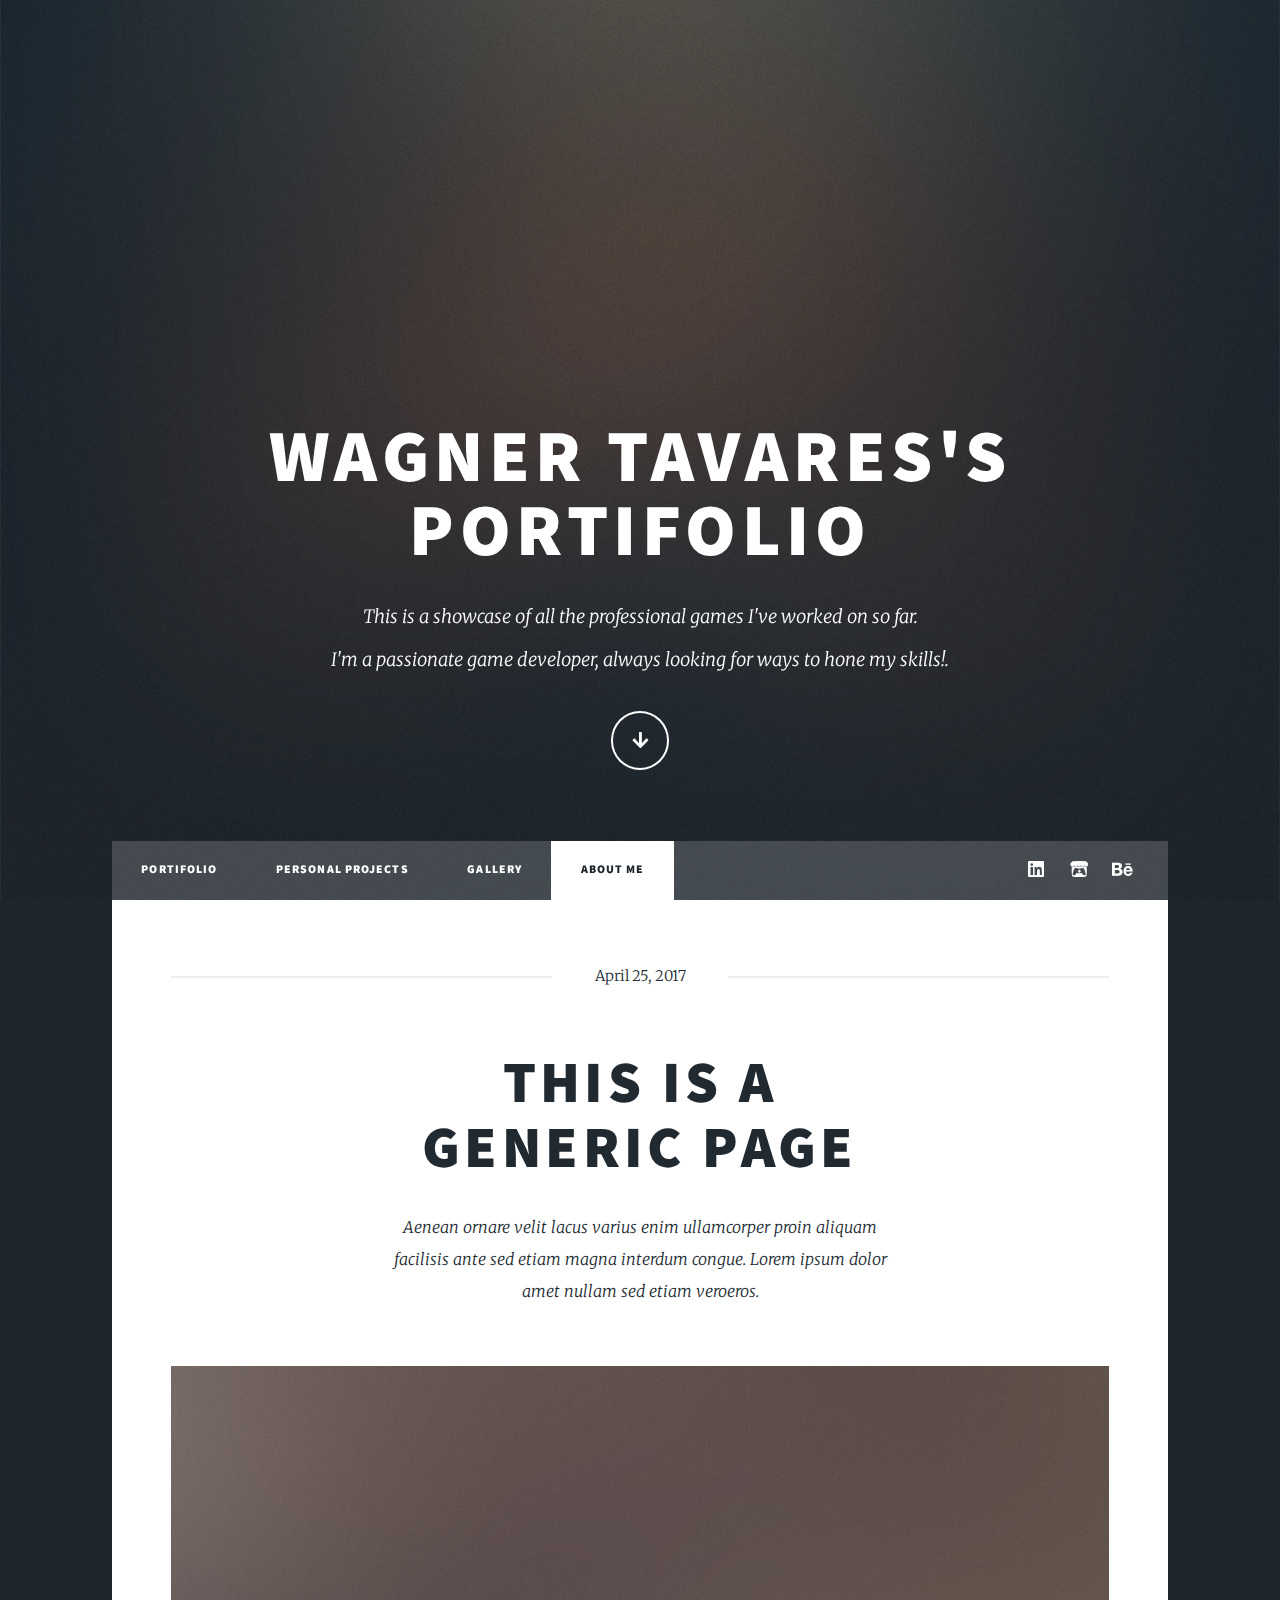
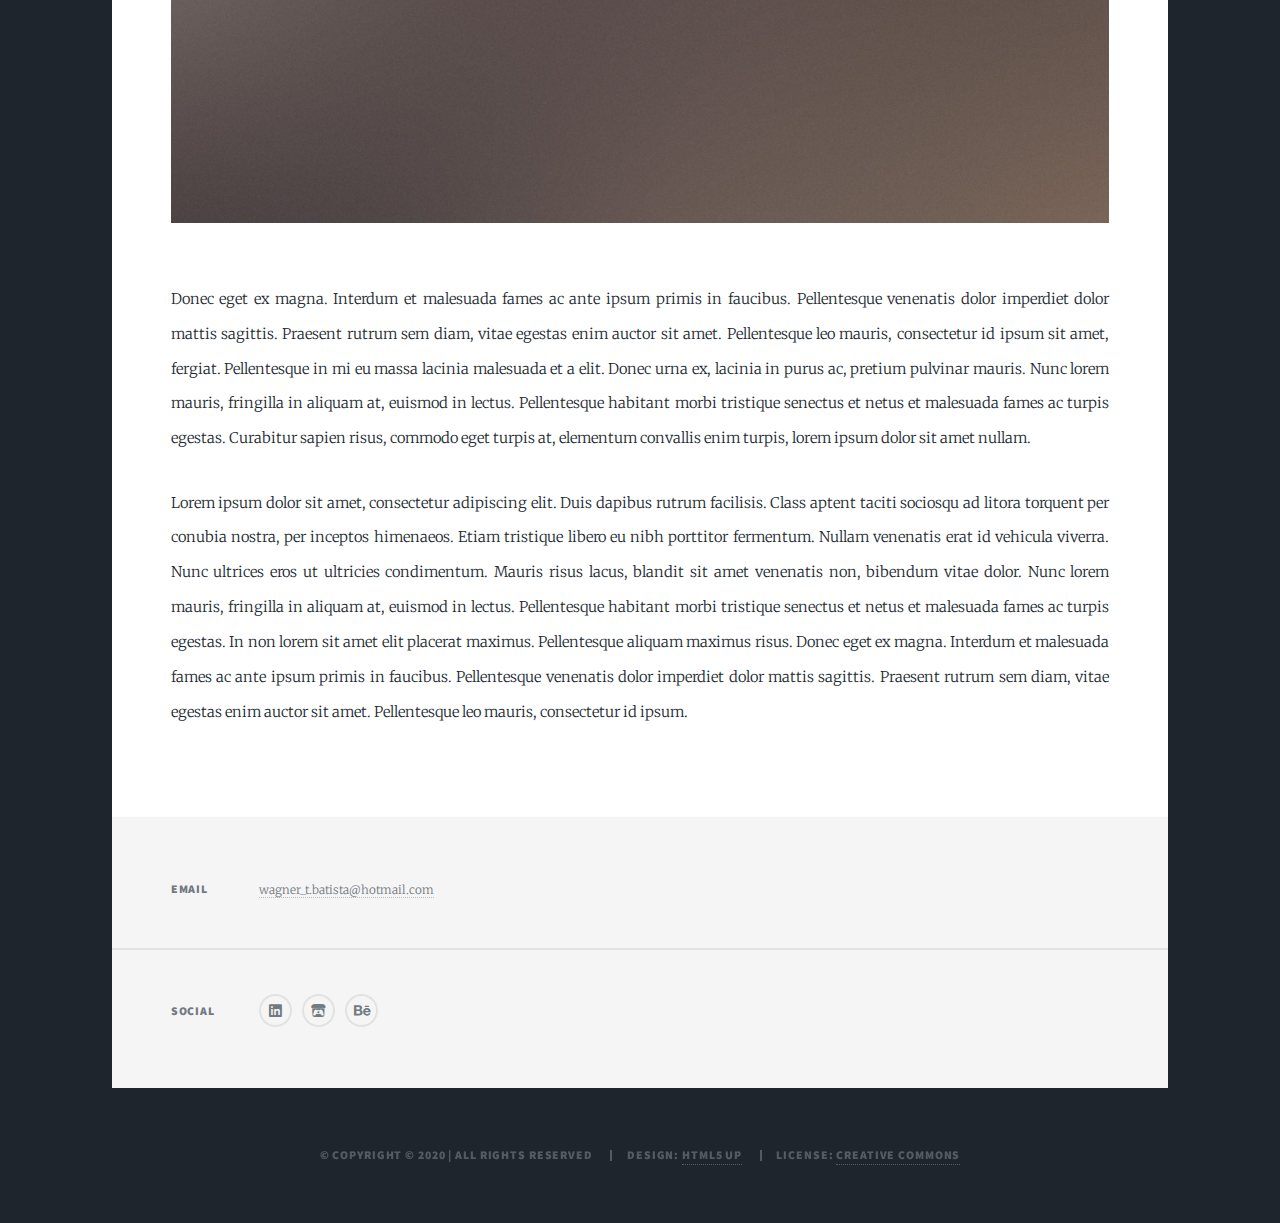
==== aboutMe.html @ 9d0d5b19 "Update Gallery" ====
<!DOCTYPE HTML>
<!--
	Massively by HTML5 UP
	html5up.net | @ajlkn
	Free for personal and commercial use under the CCA 3.0 license (html5up.net/license)
-->
<html>
	<head>
		<title>Wagner Tavares's Portifolio</title>
		<meta charset="utf-8" />
		<meta name="viewport" content="width=device-width, initial-scale=1, user-scalable=no" />
		<link rel="stylesheet" href="assets/css/main.css" />
		<noscript><link rel="stylesheet" href="assets/css/noscript.css" /></noscript>
	</head>
	<body class="is-preload">

		<!-- Wrapper -->
			<div id="wrapper" class="fade-in">

				<!-- Intro -->
					<div id="intro">
						<h1>Wagner Tavares's Portifolio</h1>
						<p>This is a showcase of all the professional games I've worked on so far. <br> I'm a passionate game developer, always looking for ways to hone my skills!</a>.</p>
						<ul class="actions">
							<li><a href="#header" class="button icon solid solo fa-arrow-down scrolly">Continue</a></li>
						</ul>
					</div>

				<!-- Header -->
					<header id="header">
						<a href="index.html" class="logo">Wagner Tavares</a>
					</header>

				<!-- Nav -->
					<nav id="nav">
						<ul class="links">
							<li><a href="index.html">Portifolio</a></li>
							<li><a href="personalProjects.html">Personal Projects</a></li>
							<li><a href="galery.html">Gallery</a></li>
							<li class="active"><a href="aboutMe.html">About Me</a></li>
						</ul>
						<ul class="icons">
							<!--<li><a href="#" class="icon brands fa-twitter"><span class="label">Twitter</span></a></li>
							<li><a href="#" class="icon brands fa-facebook-f"><span class="label">Facebook</span></a></li>
							<li><a href="#" class="icon brands fa-instagram"><span class="label">Instagram</span></a></li>
							<li><a href="#" class="icon brands fa-github"><span class="label">GitHub</span></a></li>-->
							<li><a href="https://www.linkedin.com/in/wagner-tavares-batista-74a25413a/" class="icon brands alt fa-linkedin"><span class="label">GitHub</span></a></li>
							<li><a href="https://wagnertb.itch.io" class="icon brands alt fa-itch-io"><span class="label">GitHub</span></a></li>
							<li><a href="https://www.behance.net/wagnerTB" class="icon brands alt fa-behance"><span class="label">GitHub</span></a></li>
						</ul>
					</nav>

				<!-- Main -->
					<div id="main">

						<!-- Post -->
							<section class="post">
								<header class="major">
									<span class="date">April 25, 2017</span>
									<h1>This is a<br />
									Generic Page</h1>
									<p>Aenean ornare velit lacus varius enim ullamcorper proin aliquam<br />
									facilisis ante sed etiam magna interdum congue. Lorem ipsum dolor<br />
									amet nullam sed etiam veroeros.</p>
								</header>
								<div class="image main"><img src="images/pic01.jpg" alt="" /></div>
								<p>Donec eget ex magna. Interdum et malesuada fames ac ante ipsum primis in faucibus. Pellentesque venenatis dolor imperdiet dolor mattis sagittis. Praesent rutrum sem diam, vitae egestas enim auctor sit amet. Pellentesque leo mauris, consectetur id ipsum sit amet, fergiat. Pellentesque in mi eu massa lacinia malesuada et a elit. Donec urna ex, lacinia in purus ac, pretium pulvinar mauris. Nunc lorem mauris, fringilla in aliquam at, euismod in lectus. Pellentesque habitant morbi tristique senectus et netus et malesuada fames ac turpis egestas. Curabitur sapien risus, commodo eget turpis at, elementum convallis enim turpis, lorem ipsum dolor sit amet nullam.</p>
								<p>Lorem ipsum dolor sit amet, consectetur adipiscing elit. Duis dapibus rutrum facilisis. Class aptent taciti sociosqu ad litora torquent per conubia nostra, per inceptos himenaeos. Etiam tristique libero eu nibh porttitor fermentum. Nullam venenatis erat id vehicula viverra. Nunc ultrices eros ut ultricies condimentum. Mauris risus lacus, blandit sit amet venenatis non, bibendum vitae dolor. Nunc lorem mauris, fringilla in aliquam at, euismod in lectus. Pellentesque habitant morbi tristique senectus et netus et malesuada fames ac turpis egestas. In non lorem sit amet elit placerat maximus. Pellentesque aliquam maximus risus. Donec eget ex magna. Interdum et malesuada fames ac ante ipsum primis in faucibus. Pellentesque venenatis dolor imperdiet dolor mattis sagittis. Praesent rutrum sem diam, vitae egestas enim auctor sit amet. Pellentesque leo mauris, consectetur id ipsum.</p>
							</section>

					</div>

				<!-- Footer -->
					<footer id="footer">
						<!--<section>
							<form method="post" action="#">
								<div class="fields">
									<div class="field">
										<label for="name">Name</label>
										<input type="text" name="name" id="name" />
									</div>
									<div class="field">
										<label for="email">Email</label>
										<input type="text" name="email" id="email" />
									</div>
									<div class="field">
										<label for="message">Message</label>
										<textarea name="message" id="message" rows="3"></textarea>
									</div>
								</div>
								<ul class="actions">
									<li><input type="submit" value="Send Message" /></li>
								</ul>
							</form>
						</section>-->
						<section class="split contact">
							<!--<section class="alt">
								<h3>Address</h3>
								<p>1234 Somewhere Road #87257<br />
								Nashville, TN 00000-0000</p>
							</section>
							<section>
								<h3>Phone</h3>
								<p><a href="#">(000) 000-0000</a></p>
							</section>-->
							<section>
								<h3>Email</h3>
								<p><a href="#">wagner_t.batista@hotmail.com</a></p>
							</section>
							<section>
								<h3>Social</h3>
								<ul class="icons alt">
									<!--<li><a href="#" class="icon brands alt fa-twitter"><span class="label">Twitter</span></a></li>
									<li><a href="#" class="icon brands alt fa-facebook-f"><span class="label">Facebook</span></a></li>
									<li><a href="#" class="icon brands alt fa-instagram"><span class="label">Instagram</span></a></li>
									<li><a href="#" class="icon brands alt fa-github"><span class="label">GitHub</span></a></li>-->
									<li><a href="https://www.linkedin.com/in/wagner-tavares-batista-74a25413a/" class="icon brands alt fa-linkedin"><span class="label">GitHub</span></a></li>
									<li><a href="https://wagnertb.itch.io" class="icon brands alt fa-itch-io"><span class="label">GitHub</span></a></li>
									<li><a href="https://www.behance.net/wagnerTB" class="icon brands alt fa-behance"><span class="label">GitHub</span></a></li>
								</ul>
							</section>
						</section>
					</footer>

				<!-- Copyright -->
					<div id="copyright">
							<ul>
							<li> &copy; Copyright &copy; 2020 | All Rights Reserved</li>
							<li>Design: <a href="https://html5up.net">HTML5 UP</a></li>
							<li>License: <a href="https://creativecommons.org/licenses/by/3.0/">CREATIVE COMMONS</a></li></ul>
					</div>

			</div>

		<!-- Scripts -->
			<script src="assets/js/jquery.min.js"></script>
			<script src="assets/js/jquery.scrollex.min.js"></script>
			<script src="assets/js/jquery.scrolly.min.js"></script>
			<script src="assets/js/browser.min.js"></script>
			<script src="assets/js/breakpoints.min.js"></script>
			<script src="assets/js/util.js"></script>
			<script src="assets/js/main.js"></script>

	</body>
</html>
---- assets/css/main.css ----
@import url(fontawesome-all.min.css);
@import url("https://fonts.googleapis.com/css?family=Merriweather:300,700,300italic,700italic|Source+Sans+Pro:900");

/*
	Massively by HTML5 UP
	html5up.net | @ajlkn
	Free for personal and commercial use under the CCA 3.0 license (html5up.net/license)
*/

html, body, div, span, applet, object,
iframe, h1, h2, h3, h4, h5, h6, p, blockquote,
pre, a, abbr, acronym, address, big, cite,
code, del, dfn, em, img, ins, kbd, q, s, samp,
small, strike, strong, sub, sup, tt, var, b,
u, i, center, dl, dt, dd, ol, ul, li, fieldset,
form, label, legend, table, caption, tbody,
tfoot, thead, tr, th, td, article, aside,
canvas, details, embed, figure, figcaption,
footer, header, hgroup, menu, nav, output, ruby,
section, summary, time, mark, audio, video {
	margin: 0;
	padding: 0;
	border: 0;
	font-size: 100%;
	font: inherit;
	vertical-align: baseline;}

article, aside, details, figcaption, figure,
footer, header, hgroup, menu, nav, section {
	display: block;}

body {
	line-height: 1;
}

ol, ul {
	list-style: none;
}

blockquote, q {
	quotes: none;
}

	blockquote:before, blockquote:after, q:before, q:after {
		content: '';
		content: none;
	}

table {
	border-collapse: collapse;
	border-spacing: 0;
}

body {
	-webkit-text-size-adjust: none;
}

mark {
	background-color: transparent;
	color: inherit;
}

input::-moz-focus-inner {
	border: 0;
	padding: 0;
}

input, select, textarea {
	-moz-appearance: none;
	-webkit-appearance: none;
	-ms-appearance: none;
	appearance: none;
}

/* Basic */

	@-ms-viewport {
		width: device-width;
	}

	body {
		-ms-overflow-style: scrollbar;
	}

	@media screen and (max-width: 480px) {

		html, body {
			min-width: 320px;
		}

	}

	html {
		box-sizing: border-box;
	}

	*, *:before, *:after {
		box-sizing: inherit;
	}

	body {
		background-color: #1e252d;
	}

		body.is-preload *, body.is-preload *:before, body.is-preload *:after {
			-moz-animation: none !important;
			-webkit-animation: none !important;
			-ms-animation: none !important;
			animation: none !important;
			-moz-transition: none !important;
			-webkit-transition: none !important;
			-ms-transition: none !important;
			transition: none !important;
		}

/* Type */

	html {
		font-size: 16pt;
	}

		@media screen and (max-width: 1680px) {

			html {
				font-size: 12pt;
			}

		}

		@media screen and (max-width: 1280px) {

			html {
				font-size: 11pt;
			}

		}

		@media screen and (max-width: 360px) {

			html {
				font-size: 10pt;
			}

		}

	body {
		color: #212931;
	}

	body, input, select, textarea {
		font-family: "Merriweather", Georgia, serif;
		font-weight: 300;
		font-size: 1rem;
		line-height: 2.375;
	}

	a {
		-moz-transition: color 0.2s ease-in-out, background-color 0.2s ease-in-out, border-color 0.2s ease-in-out, box-shadow 0.2s ease-in-out;
		-webkit-transition: color 0.2s ease-in-out, background-color 0.2s ease-in-out, border-color 0.2s ease-in-out, box-shadow 0.2s ease-in-out;
		-ms-transition: color 0.2s ease-in-out, background-color 0.2s ease-in-out, border-color 0.2s ease-in-out, box-shadow 0.2s ease-in-out;
		transition: color 0.2s ease-in-out, background-color 0.2s ease-in-out, border-color 0.2s ease-in-out, box-shadow 0.2s ease-in-out;
		border-bottom: dotted 1px;
		text-decoration: none;
	}

		a:hover {
			border-bottom-color: transparent;
		}

	strong, b {
		font-weight: 600;
	}

	em, i {
		font-style: italic;
	}

	p {
		text-align: justify;
		margin: 0 0 2rem 0;
	}

	h1, h2, h3, h4, h5, h6 {
		font-family: "Source Sans Pro", Helvetica, sans-serif;
		font-weight: 900;
		line-height: 1.5;
		letter-spacing: 0.075em;
		text-transform: uppercase;
		margin: 0 0 1rem 0;
	}

		h1 a, h2 a, h3 a, h4 a, h5 a, h6 a {
			border-bottom: 0;
			color: inherit;
			text-decoration: none;
		}

	h1 {
		font-size: 4rem;
		line-height: 1.1;
		margin: 0 0 2rem 0;
	}

	h2 {
		font-size: 1.75rem;
		line-height: 1.3;
		margin: 0 0 1.5rem 0;
	}

	h3 {
		font-size: 1.25rem;
		margin: 0 0 1.5rem 0;
	}

	h4 {
		font-size: 1rem;
	}

	h5 {
		font-size: 0.9rem;
	}

	h6 {
		font-size: 0.8rem;
	}

	sub {
		font-size: 0.8rem;
		position: relative;
		top: 0.5rem;
	}

	sup {
		font-size: 0.8rem;
		position: relative;
		top: -0.5rem;
	}

	blockquote {
		border-left: solid 4px;
		font-style: italic;
		margin: 0 0 2rem 0;
		padding: 0.5rem 0 0.5rem 2rem;
	}

	code {
		border: solid 2px;
		font-family: "Courier New", monospace;
		font-size: 0.9rem;
		margin: 0 0.25rem;
		padding: 0.25rem 0.65rem;
	}

	pre {
		-webkit-overflow-scrolling: touch;
		font-family: "Courier New", monospace;
		font-size: 0.9rem;
		margin: 0 0 2rem 0;
	}

		pre code {
			display: block;
			line-height: 1.75;
			padding: 1rem 1.5rem;
			overflow-x: auto;
		}

	hr {
		border: 0;
		border-bottom: solid 2px;
		margin: 3rem 0;
	}

		hr.major {
			margin: 5rem 0;
		}

	.align-left {
		text-align: left;
	}

	.align-center {
		text-align: center;
	}

	.align-right {
		text-align: right;
	}

	input, select, textarea {
		color: #212931;
	}

	a {
		color: #212931;
		border-bottom-color: rgba(33, 41, 49, 0.5);
	}

		a:hover {
			border-bottom-color: transparent;
			color: #18bfef !important;
		}

	strong, b {
		color: #212931;
	}

	h1, h2, h3, h4, h5, h6 {
		color: #212931;
	}

	blockquote {
		border-left-color: #eeeeee;
	}

	code {
		background: rgba(220, 220, 220, 0.25);
		border-color: #eeeeee;
	}

	hr {
		border-bottom-color: #eeeeee;
	}

/* Row */

	.row {
		display: flex;
		flex-wrap: wrap;
		box-sizing: border-box;
		align-items: stretch;
	}

		.row > * {
			box-sizing: border-box;
		}

		.row.gtr-uniform > * > :last-child {
			margin-bottom: 0;
		}

		.row.aln-left {
			justify-content: flex-start;
		}

		.row.aln-center {
			justify-content: center;
		}

		.row.aln-right {
			justify-content: flex-end;
		}

		.row.aln-top {
			align-items: flex-start;
		}

		.row.aln-middle {
			align-items: center;
		}

		.row.aln-bottom {
			align-items: flex-end;
		}

		.row > .imp {
			order: -1;
		}

		.row > .col-1 {
			width: 8.33333%;
		}

		.row > .off-1 {
			margin-left: 8.33333%;
		}

		.row > .col-2 {
			width: 16.66667%;
		}

		.row > .off-2 {
			margin-left: 16.66667%;
		}

		.row > .col-3 {
			width: 25%;
		}

		.row > .off-3 {
			margin-left: 25%;
		}

		.row > .col-4 {
			width: 33.33333%;
		}

		.row > .off-4 {
			margin-left: 33.33333%;
		}

		.row > .col-5 {
			width: 41.66667%;
		}

		.row > .off-5 {
			margin-left: 41.66667%;
		}

		.row > .col-6 {
			width: 50%;
		}

		.row > .off-6 {
			margin-left: 50%;
		}

		.row > .col-7 {
			width: 58.33333%;
		}

		.row > .off-7 {
			margin-left: 58.33333%;
		}

		.row > .col-8 {
			width: 66.66667%;
		}

		.row > .off-8 {
			margin-left: 66.66667%;
		}

		.row > .col-9 {
			width: 75%;
		}

		.row > .off-9 {
			margin-left: 75%;
		}

		.row > .col-10 {
			width: 83.33333%;
		}

		.row > .off-10 {
			margin-left: 83.33333%;
		}

		.row > .col-11 {
			width: 91.66667%;
		}

		.row > .off-11 {
			margin-left: 91.66667%;
		}

		.row > .col-12 {
			width: 100%;
		}

		.row > .off-12 {
			margin-left: 100%;
		}

		.row.gtr-0 {
			margin-top: 0;
			margin-left: 0rem;
		}

			.row.gtr-0 > * {
				padding: 0 0 0 0rem;
			}

			.row.gtr-0.gtr-uniform {
				margin-top: 0rem;
			}

				.row.gtr-0.gtr-uniform > * {
					padding-top: 0rem;
				}

		.row.gtr-25 {
			margin-top: 0;
			margin-left: -0.375rem;
		}

			.row.gtr-25 > * {
				padding: 0 0 0 0.375rem;
			}

			.row.gtr-25.gtr-uniform {
				margin-top: -0.375rem;
			}

				.row.gtr-25.gtr-uniform > * {
					padding-top: 0.375rem;
				}

		.row.gtr-50 {
			margin-top: 0;
			margin-left: -0.75rem;
		}

			.row.gtr-50 > * {
				padding: 0 0 0 0.75rem;
			}

			.row.gtr-50.gtr-uniform {
				margin-top: -0.75rem;
			}

				.row.gtr-50.gtr-uniform > * {
					padding-top: 0.75rem;
				}

		.row {
			margin-top: 0;
			margin-left: -1.5rem;
		}

			.row > * {
				padding: 0 0 0 1.5rem;
			}

			.row.gtr-uniform {
				margin-top: -1.5rem;
			}

				.row.gtr-uniform > * {
					padding-top: 1.5rem;
				}

		.row.gtr-150 {
			margin-top: 0;
			margin-left: -2.25rem;
		}

			.row.gtr-150 > * {
				padding: 0 0 0 2.25rem;
			}

			.row.gtr-150.gtr-uniform {
				margin-top: -2.25rem;
			}

				.row.gtr-150.gtr-uniform > * {
					padding-top: 2.25rem;
				}

		.row.gtr-200 {
			margin-top: 0;
			margin-left: -3rem;
		}

			.row.gtr-200 > * {
				padding: 0 0 0 3rem;
			}

			.row.gtr-200.gtr-uniform {
				margin-top: -3rem;
			}

				.row.gtr-200.gtr-uniform > * {
					padding-top: 3rem;
				}

		@media screen and (max-width: 1680px) {

			.row {
				display: flex;
				flex-wrap: wrap;
				box-sizing: border-box;
				align-items: stretch;
			}

				.row > * {
					box-sizing: border-box;
				}

				.row.gtr-uniform > * > :last-child {
					margin-bottom: 0;
				}

				.row.aln-left {
					justify-content: flex-start;
				}

				.row.aln-center {
					justify-content: center;
				}

				.row.aln-right {
					justify-content: flex-end;
				}

				.row.aln-top {
					align-items: flex-start;
				}

				.row.aln-middle {
					align-items: center;
				}

				.row.aln-bottom {
					align-items: flex-end;
				}

				.row > .imp-xlarge {
					order: -1;
				}

				.row > .col-1-xlarge {
					width: 8.33333%;
				}

				.row > .off-1-xlarge {
					margin-left: 8.33333%;
				}

				.row > .col-2-xlarge {
					width: 16.66667%;
				}

				.row > .off-2-xlarge {
					margin-left: 16.66667%;
				}

				.row > .col-3-xlarge {
					width: 25%;
				}

				.row > .off-3-xlarge {
					margin-left: 25%;
				}

				.row > .col-4-xlarge {
					width: 33.33333%;
				}

				.row > .off-4-xlarge {
					margin-left: 33.33333%;
				}

				.row > .col-5-xlarge {
					width: 41.66667%;
				}

				.row > .off-5-xlarge {
					margin-left: 41.66667%;
				}

				.row > .col-6-xlarge {
					width: 50%;
				}

				.row > .off-6-xlarge {
					margin-left: 50%;
				}

				.row > .col-7-xlarge {
					width: 58.33333%;
				}

				.row > .off-7-xlarge {
					margin-left: 58.33333%;
				}

				.row > .col-8-xlarge {
					width: 66.66667%;
				}

				.row > .off-8-xlarge {
					margin-left: 66.66667%;
				}

				.row > .col-9-xlarge {
					width: 75%;
				}

				.row > .off-9-xlarge {
					margin-left: 75%;
				}

				.row > .col-10-xlarge {
					width: 83.33333%;
				}

				.row > .off-10-xlarge {
					margin-left: 83.33333%;
				}

				.row > .col-11-xlarge {
					width: 91.66667%;
				}

				.row > .off-11-xlarge {
					margin-left: 91.66667%;
				}

				.row > .col-12-xlarge {
					width: 100%;
				}

				.row > .off-12-xlarge {
					margin-left: 100%;
				}

				.row.gtr-0 {
					margin-top: 0;
					margin-left: 0rem;
				}

					.row.gtr-0 > * {
						padding: 0 0 0 0rem;
					}

					.row.gtr-0.gtr-uniform {
						margin-top: 0rem;
					}

						.row.gtr-0.gtr-uniform > * {
							padding-top: 0rem;
						}

				.row.gtr-25 {
					margin-top: 0;
					margin-left: -0.375rem;
				}

					.row.gtr-25 > * {
						padding: 0 0 0 0.375rem;
					}

					.row.gtr-25.gtr-uniform {
						margin-top: -0.375rem;
					}

						.row.gtr-25.gtr-uniform > * {
							padding-top: 0.375rem;
						}

				.row.gtr-50 {
					margin-top: 0;
					margin-left: -0.75rem;
				}

					.row.gtr-50 > * {
						padding: 0 0 0 0.75rem;
					}

					.row.gtr-50.gtr-uniform {
						margin-top: -0.75rem;
					}

						.row.gtr-50.gtr-uniform > * {
							padding-top: 0.75rem;
						}

				.row {
					margin-top: 0;
					margin-left: -1.5rem;
				}

					.row > * {
						padding: 0 0 0 1.5rem;
					}

					.row.gtr-uniform {
						margin-top: -1.5rem;
					}

						.row.gtr-uniform > * {
							padding-top: 1.5rem;
						}

				.row.gtr-150 {
					margin-top: 0;
					margin-left: -2.25rem;
				}

					.row.gtr-150 > * {
						padding: 0 0 0 2.25rem;
					}

					.row.gtr-150.gtr-uniform {
						margin-top: -2.25rem;
					}

						.row.gtr-150.gtr-uniform > * {
							padding-top: 2.25rem;
						}

				.row.gtr-200 {
					margin-top: 0;
					margin-left: -3rem;
				}

					.row.gtr-200 > * {
						padding: 0 0 0 3rem;
					}

					.row.gtr-200.gtr-uniform {
						margin-top: -3rem;
					}

						.row.gtr-200.gtr-uniform > * {
							padding-top: 3rem;
						}

		}

		@media screen and (max-width: 1280px) {

			.row {
				display: flex;
				flex-wrap: wrap;
				box-sizing: border-box;
				align-items: stretch;
			}

				.row > * {
					box-sizing: border-box;
				}

				.row.gtr-uniform > * > :last-child {
					margin-bottom: 0;
				}

				.row.aln-left {
					justify-content: flex-start;
				}

				.row.aln-center {
					justify-content: center;
				}

				.row.aln-right {
					justify-content: flex-end;
				}

				.row.aln-top {
					align-items: flex-start;
				}

				.row.aln-middle {
					align-items: center;
				}

				.row.aln-bottom {
					align-items: flex-end;
				}

				.row > .imp-large {
					order: -1;
				}

				.row > .col-1-large {
					width: 8.33333%;
				}

				.row > .off-1-large {
					margin-left: 8.33333%;
				}

				.row > .col-2-large {
					width: 16.66667%;
				}

				.row > .off-2-large {
					margin-left: 16.66667%;
				}

				.row > .col-3-large {
					width: 25%;
				}

				.row > .off-3-large {
					margin-left: 25%;
				}

				.row > .col-4-large {
					width: 33.33333%;
				}

				.row > .off-4-large {
					margin-left: 33.33333%;
				}

				.row > .col-5-large {
					width: 41.66667%;
				}

				.row > .off-5-large {
					margin-left: 41.66667%;
				}

				.row > .col-6-large {
					width: 50%;
				}

				.row > .off-6-large {
					margin-left: 50%;
				}

				.row > .col-7-large {
					width: 58.33333%;
				}

				.row > .off-7-large {
					margin-left: 58.33333%;
				}

				.row > .col-8-large {
					width: 66.66667%;
				}

				.row > .off-8-large {
					margin-left: 66.66667%;
				}

				.row > .col-9-large {
					width: 75%;
				}

				.row > .off-9-large {
					margin-left: 75%;
				}

				.row > .col-10-large {
					width: 83.33333%;
				}

				.row > .off-10-large {
					margin-left: 83.33333%;
				}

				.row > .col-11-large {
					width: 91.66667%;
				}

				.row > .off-11-large {
					margin-left: 91.66667%;
				}

				.row > .col-12-large {
					width: 100%;
				}

				.row > .off-12-large {
					margin-left: 100%;
				}

				.row.gtr-0 {
					margin-top: 0;
					margin-left: 0rem;
				}

					.row.gtr-0 > * {
						padding: 0 0 0 0rem;
					}

					.row.gtr-0.gtr-uniform {
						margin-top: 0rem;
					}

						.row.gtr-0.gtr-uniform > * {
							padding-top: 0rem;
						}

				.row.gtr-25 {
					margin-top: 0;
					margin-left: -0.375rem;
				}

					.row.gtr-25 > * {
						padding: 0 0 0 0.375rem;
					}

					.row.gtr-25.gtr-uniform {
						margin-top: -0.375rem;
					}

						.row.gtr-25.gtr-uniform > * {
							padding-top: 0.375rem;
						}

				.row.gtr-50 {
					margin-top: 0;
					margin-left: -0.75rem;
				}

					.row.gtr-50 > * {
						padding: 0 0 0 0.75rem;
					}

					.row.gtr-50.gtr-uniform {
						margin-top: -0.75rem;
					}

						.row.gtr-50.gtr-uniform > * {
							padding-top: 0.75rem;
						}

				.row {
					margin-top: 0;
					margin-left: -1.5rem;
				}

					.row > * {
						padding: 0 0 0 1.5rem;
					}

					.row.gtr-uniform {
						margin-top: -1.5rem;
					}

						.row.gtr-uniform > * {
							padding-top: 1.5rem;
						}

				.row.gtr-150 {
					margin-top: 0;
					margin-left: -2.25rem;
				}

					.row.gtr-150 > * {
						padding: 0 0 0 2.25rem;
					}

					.row.gtr-150.gtr-uniform {
						margin-top: -2.25rem;
					}

						.row.gtr-150.gtr-uniform > * {
							padding-top: 2.25rem;
						}

				.row.gtr-200 {
					margin-top: 0;
					margin-left: -3rem;
				}

					.row.gtr-200 > * {
						padding: 0 0 0 3rem;
					}

					.row.gtr-200.gtr-uniform {
						margin-top: -3rem;
					}

						.row.gtr-200.gtr-uniform > * {
							padding-top: 3rem;
						}

		}

		@media screen and (max-width: 980px) {

			.row {
				display: flex;
				flex-wrap: wrap;
				box-sizing: border-box;
				align-items: stretch;
			}

				.row > * {
					box-sizing: border-box;
				}

				.row.gtr-uniform > * > :last-child {
					margin-bottom: 0;
				}

				.row.aln-left {
					justify-content: flex-start;
				}

				.row.aln-center {
					justify-content: center;
				}

				.row.aln-right {
					justify-content: flex-end;
				}

				.row.aln-top {
					align-items: flex-start;
				}

				.row.aln-middle {
					align-items: center;
				}

				.row.aln-bottom {
					align-items: flex-end;
				}

				.row > .imp-medium {
					order: -1;
				}

				.row > .col-1-medium {
					width: 8.33333%;
				}

				.row > .off-1-medium {
					margin-left: 8.33333%;
				}

				.row > .col-2-medium {
					width: 16.66667%;
				}

				.row > .off-2-medium {
					margin-left: 16.66667%;
				}

				.row > .col-3-medium {
					width: 25%;
				}

				.row > .off-3-medium {
					margin-left: 25%;
				}

				.row > .col-4-medium {
					width: 33.33333%;
				}

				.row > .off-4-medium {
					margin-left: 33.33333%;
				}

				.row > .col-5-medium {
					width: 41.66667%;
				}

				.row > .off-5-medium {
					margin-left: 41.66667%;
				}

				.row > .col-6-medium {
					width: 50%;
				}

				.row > .off-6-medium {
					margin-left: 50%;
				}

				.row > .col-7-medium {
					width: 58.33333%;
				}

				.row > .off-7-medium {
					margin-left: 58.33333%;
				}

				.row > .col-8-medium {
					width: 66.66667%;
				}

				.row > .off-8-medium {
					margin-left: 66.66667%;
				}

				.row > .col-9-medium {
					width: 75%;
				}

				.row > .off-9-medium {
					margin-left: 75%;
				}

				.row > .col-10-medium {
					width: 83.33333%;
				}

				.row > .off-10-medium {
					margin-left: 83.33333%;
				}

				.row > .col-11-medium {
					width: 91.66667%;
				}

				.row > .off-11-medium {
					margin-left: 91.66667%;
				}

				.row > .col-12-medium {
					width: 100%;
				}

				.row > .off-12-medium {
					margin-left: 100%;
				}

				.row.gtr-0 {
					margin-top: 0;
					margin-left: 0rem;
				}

					.row.gtr-0 > * {
						padding: 0 0 0 0rem;
					}

					.row.gtr-0.gtr-uniform {
						margin-top: 0rem;
					}

						.row.gtr-0.gtr-uniform > * {
							padding-top: 0rem;
						}

				.row.gtr-25 {
					margin-top: 0;
					margin-left: -0.375rem;
				}

					.row.gtr-25 > * {
						padding: 0 0 0 0.375rem;
					}

					.row.gtr-25.gtr-uniform {
						margin-top: -0.375rem;
					}

						.row.gtr-25.gtr-uniform > * {
							padding-top: 0.375rem;
						}

				.row.gtr-50 {
					margin-top: 0;
					margin-left: -0.75rem;
				}

					.row.gtr-50 > * {
						padding: 0 0 0 0.75rem;
					}

					.row.gtr-50.gtr-uniform {
						margin-top: -0.75rem;
					}

						.row.gtr-50.gtr-uniform > * {
							padding-top: 0.75rem;
						}

				.row {
					margin-top: 0;
					margin-left: -1.5rem;
				}

					.row > * {
						padding: 0 0 0 1.5rem;
					}

					.row.gtr-uniform {
						margin-top: -1.5rem;
					}

						.row.gtr-uniform > * {
							padding-top: 1.5rem;
						}

				.row.gtr-150 {
					margin-top: 0;
					margin-left: -2.25rem;
				}

					.row.gtr-150 > * {
						padding: 0 0 0 2.25rem;
					}

					.row.gtr-150.gtr-uniform {
						margin-top: -2.25rem;
					}

						.row.gtr-150.gtr-uniform > * {
							padding-top: 2.25rem;
						}

				.row.gtr-200 {
					margin-top: 0;
					margin-left: -3rem;
				}

					.row.gtr-200 > * {
						padding: 0 0 0 3rem;
					}

					.row.gtr-200.gtr-uniform {
						margin-top: -3rem;
					}

						.row.gtr-200.gtr-uniform > * {
							padding-top: 3rem;
						}

		}

		@media screen and (max-width: 736px) {

			.row {
				display: flex;
				flex-wrap: wrap;
				box-sizing: border-box;
				align-items: stretch;
			}

				.row > * {
					box-sizing: border-box;
				}

				.row.gtr-uniform > * > :last-child {
					margin-bottom: 0;
				}

				.row.aln-left {
					justify-content: flex-start;
				}

				.row.aln-center {
					justify-content: center;
				}

				.row.aln-right {
					justify-content: flex-end;
				}

				.row.aln-top {
					align-items: flex-start;
				}

				.row.aln-middle {
					align-items: center;
				}

				.row.aln-bottom {
					align-items: flex-end;
				}

				.row > .imp-small {
					order: -1;
				}

				.row > .col-1-small {
					width: 8.33333%;
				}

				.row > .off-1-small {
					margin-left: 8.33333%;
				}

				.row > .col-2-small {
					width: 16.66667%;
				}

				.row > .off-2-small {
					margin-left: 16.66667%;
				}

				.row > .col-3-small {
					width: 25%;
				}

				.row > .off-3-small {
					margin-left: 25%;
				}

				.row > .col-4-small {
					width: 33.33333%;
				}

				.row > .off-4-small {
					margin-left: 33.33333%;
				}

				.row > .col-5-small {
					width: 41.66667%;
				}

				.row > .off-5-small {
					margin-left: 41.66667%;
				}

				.row > .col-6-small {
					width: 50%;
				}

				.row > .off-6-small {
					margin-left: 50%;
				}

				.row > .col-7-small {
					width: 58.33333%;
				}

				.row > .off-7-small {
					margin-left: 58.33333%;
				}

				.row > .col-8-small {
					width: 66.66667%;
				}

				.row > .off-8-small {
					margin-left: 66.66667%;
				}

				.row > .col-9-small {
					width: 75%;
				}

				.row > .off-9-small {
					margin-left: 75%;
				}

				.row > .col-10-small {
					width: 83.33333%;
				}

				.row > .off-10-small {
					margin-left: 83.33333%;
				}

				.row > .col-11-small {
					width: 91.66667%;
				}

				.row > .off-11-small {
					margin-left: 91.66667%;
				}

				.row > .col-12-small {
					width: 100%;
				}

				.row > .off-12-small {
					margin-left: 100%;
				}

				.row.gtr-0 {
					margin-top: 0;
					margin-left: 0rem;
				}

					.row.gtr-0 > * {
						padding: 0 0 0 0rem;
					}

					.row.gtr-0.gtr-uniform {
						margin-top: 0rem;
					}

						.row.gtr-0.gtr-uniform > * {
							padding-top: 0rem;
						}

				.row.gtr-25 {
					margin-top: 0;
					margin-left: -0.375rem;
				}

					.row.gtr-25 > * {
						padding: 0 0 0 0.375rem;
					}

					.row.gtr-25.gtr-uniform {
						margin-top: -0.375rem;
					}

						.row.gtr-25.gtr-uniform > * {
							padding-top: 0.375rem;
						}

				.row.gtr-50 {
					margin-top: 0;
					margin-left: -0.75rem;
				}

					.row.gtr-50 > * {
						padding: 0 0 0 0.75rem;
					}

					.row.gtr-50.gtr-uniform {
						margin-top: -0.75rem;
					}

						.row.gtr-50.gtr-uniform > * {
							padding-top: 0.75rem;
						}

				.row {
					margin-top: 0;
					margin-left: -1.5rem;
				}

					.row > * {
						padding: 0 0 0 1.5rem;
					}

					.row.gtr-uniform {
						margin-top: -1.5rem;
					}

						.row.gtr-uniform > * {
							padding-top: 1.5rem;
						}

				.row.gtr-150 {
					margin-top: 0;
					margin-left: -2.25rem;
				}

					.row.gtr-150 > * {
						padding: 0 0 0 2.25rem;
					}

					.row.gtr-150.gtr-uniform {
						margin-top: -2.25rem;
					}

						.row.gtr-150.gtr-uniform > * {
							padding-top: 2.25rem;
						}

				.row.gtr-200 {
					margin-top: 0;
					margin-left: -3rem;
				}

					.row.gtr-200 > * {
						padding: 0 0 0 3rem;
					}

					.row.gtr-200.gtr-uniform {
						margin-top: -3rem;
					}

						.row.gtr-200.gtr-uniform > * {
							padding-top: 3rem;
						}

		}

		@media screen and (max-width: 480px) {

			.row {
				display: flex;
				flex-wrap: wrap;
				box-sizing: border-box;
				align-items: stretch;
			}

				.row > * {
					box-sizing: border-box;
				}

				.row.gtr-uniform > * > :last-child {
					margin-bottom: 0;
				}

				.row.aln-left {
					justify-content: flex-start;
				}

				.row.aln-center {
					justify-content: center;
				}

				.row.aln-right {
					justify-content: flex-end;
				}

				.row.aln-top {
					align-items: flex-start;
				}

				.row.aln-middle {
					align-items: center;
				}

				.row.aln-bottom {
					align-items: flex-end;
				}

				.row > .imp-xsmall {
					order: -1;
				}

				.row > .col-1-xsmall {
					width: 8.33333%;
				}

				.row > .off-1-xsmall {
					margin-left: 8.33333%;
				}

				.row > .col-2-xsmall {
					width: 16.66667%;
				}

				.row > .off-2-xsmall {
					margin-left: 16.66667%;
				}

				.row > .col-3-xsmall {
					width: 25%;
				}

				.row > .off-3-xsmall {
					margin-left: 25%;
				}

				.row > .col-4-xsmall {
					width: 33.33333%;
				}

				.row > .off-4-xsmall {
					margin-left: 33.33333%;
				}

				.row > .col-5-xsmall {
					width: 41.66667%;
				}

				.row > .off-5-xsmall {
					margin-left: 41.66667%;
				}

				.row > .col-6-xsmall {
					width: 50%;
				}

				.row > .off-6-xsmall {
					margin-left: 50%;
				}

				.row > .col-7-xsmall {
					width: 58.33333%;
				}

				.row > .off-7-xsmall {
					margin-left: 58.33333%;
				}

				.row > .col-8-xsmall {
					width: 66.66667%;
				}

				.row > .off-8-xsmall {
					margin-left: 66.66667%;
				}

				.row > .col-9-xsmall {
					width: 75%;
				}

				.row > .off-9-xsmall {
					margin-left: 75%;
				}

				.row > .col-10-xsmall {
					width: 83.33333%;
				}

				.row > .off-10-xsmall {
					margin-left: 83.33333%;
				}

				.row > .col-11-xsmall {
					width: 91.66667%;
				}

				.row > .off-11-xsmall {
					margin-left: 91.66667%;
				}

				.row > .col-12-xsmall {
					width: 100%;
				}

				.row > .off-12-xsmall {
					margin-left: 100%;
				}

				.row.gtr-0 {
					margin-top: 0;
					margin-left: 0rem;
				}

					.row.gtr-0 > * {
						padding: 0 0 0 0rem;
					}

					.row.gtr-0.gtr-uniform {
						margin-top: 0rem;
					}

						.row.gtr-0.gtr-uniform > * {
							padding-top: 0rem;
						}

				.row.gtr-25 {
					margin-top: 0;
					margin-left: -0.375rem;
				}

					.row.gtr-25 > * {
						padding: 0 0 0 0.375rem;
					}

					.row.gtr-25.gtr-uniform {
						margin-top: -0.375rem;
					}

						.row.gtr-25.gtr-uniform > * {
							padding-top: 0.375rem;
						}

				.row.gtr-50 {
					margin-top: 0;
					margin-left: -0.75rem;
				}

					.row.gtr-50 > * {
						padding: 0 0 0 0.75rem;
					}

					.row.gtr-50.gtr-uniform {
						margin-top: -0.75rem;
					}

						.row.gtr-50.gtr-uniform > * {
							padding-top: 0.75rem;
						}

				.row {
					margin-top: 0;
					margin-left: -1.5rem;
				}

					.row > * {
						padding: 0 0 0 1.5rem;
					}

					.row.gtr-uniform {
						margin-top: -1.5rem;
					}

						.row.gtr-uniform > * {
							padding-top: 1.5rem;
						}

				.row.gtr-150 {
					margin-top: 0;
					margin-left: -2.25rem;
				}

					.row.gtr-150 > * {
						padding: 0 0 0 2.25rem;
					}

					.row.gtr-150.gtr-uniform {
						margin-top: -2.25rem;
					}

						.row.gtr-150.gtr-uniform > * {
							padding-top: 2.25rem;
						}

				.row.gtr-200 {
					margin-top: 0;
					margin-left: -3rem;
				}

					.row.gtr-200 > * {
						padding: 0 0 0 3rem;
					}

					.row.gtr-200.gtr-uniform {
						margin-top: -3rem;
					}

						.row.gtr-200.gtr-uniform > * {
							padding-top: 3rem;
						}

		}

		@media screen and (max-width: 360px) {

			.row {
				display: flex;
				flex-wrap: wrap;
				box-sizing: border-box;
				align-items: stretch;
			}

				.row > * {
					box-sizing: border-box;
				}

				.row.gtr-uniform > * > :last-child {
					margin-bottom: 0;
				}

				.row.aln-left {
					justify-content: flex-start;
				}

				.row.aln-center {
					justify-content: center;
				}

				.row.aln-right {
					justify-content: flex-end;
				}

				.row.aln-top {
					align-items: flex-start;
				}

				.row.aln-middle {
					align-items: center;
				}

				.row.aln-bottom {
					align-items: flex-end;
				}

				.row > .imp-xxsmall {
					order: -1;
				}

				.row > .col-1-xxsmall {
					width: 8.33333%;
				}

				.row > .off-1-xxsmall {
					margin-left: 8.33333%;
				}

				.row > .col-2-xxsmall {
					width: 16.66667%;
				}

				.row > .off-2-xxsmall {
					margin-left: 16.66667%;
				}

				.row > .col-3-xxsmall {
					width: 25%;
				}

				.row > .off-3-xxsmall {
					margin-left: 25%;
				}

				.row > .col-4-xxsmall {
					width: 33.33333%;
				}

				.row > .off-4-xxsmall {
					margin-left: 33.33333%;
				}

				.row > .col-5-xxsmall {
					width: 41.66667%;
				}

				.row > .off-5-xxsmall {
					margin-left: 41.66667%;
				}

				.row > .col-6-xxsmall {
					width: 50%;
				}

				.row > .off-6-xxsmall {
					margin-left: 50%;
				}

				.row > .col-7-xxsmall {
					width: 58.33333%;
				}

				.row > .off-7-xxsmall {
					margin-left: 58.33333%;
				}

				.row > .col-8-xxsmall {
					width: 66.66667%;
				}

				.row > .off-8-xxsmall {
					margin-left: 66.66667%;
				}

				.row > .col-9-xxsmall {
					width: 75%;
				}

				.row > .off-9-xxsmall {
					margin-left: 75%;
				}

				.row > .col-10-xxsmall {
					width: 83.33333%;
				}

				.row > .off-10-xxsmall {
					margin-left: 83.33333%;
				}

				.row > .col-11-xxsmall {
					width: 91.66667%;
				}

				.row > .off-11-xxsmall {
					margin-left: 91.66667%;
				}

				.row > .col-12-xxsmall {
					width: 100%;
				}

				.row > .off-12-xxsmall {
					margin-left: 100%;
				}

				.row.gtr-0 {
					margin-top: 0;
					margin-left: 0rem;
				}

					.row.gtr-0 > * {
						padding: 0 0 0 0rem;
					}

					.row.gtr-0.gtr-uniform {
						margin-top: 0rem;
					}

						.row.gtr-0.gtr-uniform > * {
							padding-top: 0rem;
						}

				.row.gtr-25 {
					margin-top: 0;
					margin-left: -0.375rem;
				}

					.row.gtr-25 > * {
						padding: 0 0 0 0.375rem;
					}

					.row.gtr-25.gtr-uniform {
						margin-top: -0.375rem;
					}

						.row.gtr-25.gtr-uniform > * {
							padding-top: 0.375rem;
						}

				.row.gtr-50 {
					margin-top: 0;
					margin-left: -0.75rem;
				}

					.row.gtr-50 > * {
						padding: 0 0 0 0.75rem;
					}

					.row.gtr-50.gtr-uniform {
						margin-top: -0.75rem;
					}

						.row.gtr-50.gtr-uniform > * {
							padding-top: 0.75rem;
						}

				.row {
					margin-top: 0;
					margin-left: -1.5rem;
				}

					.row > * {
						padding: 0 0 0 1.5rem;
					}

					.row.gtr-uniform {
						margin-top: -1.5rem;
					}

						.row.gtr-uniform > * {
							padding-top: 1.5rem;
						}

				.row.gtr-150 {
					margin-top: 0;
					margin-left: -2.25rem;
				}

					.row.gtr-150 > * {
						padding: 0 0 0 2.25rem;
					}

					.row.gtr-150.gtr-uniform {
						margin-top: -2.25rem;
					}

						.row.gtr-150.gtr-uniform > * {
							padding-top: 2.25rem;
						}

				.row.gtr-200 {
					margin-top: 0;
					margin-left: -3rem;
				}

					.row.gtr-200 > * {
						padding: 0 0 0 3rem;
					}

					.row.gtr-200.gtr-uniform {
						margin-top: -3rem;
					}

						.row.gtr-200.gtr-uniform > * {
							padding-top: 3rem;
						}

		}

/* Box */

	.box {
		border: solid 2px;
		margin-bottom: 2rem;
		padding: 1.5rem;
	}

		.box > :last-child,
		.box > :last-child > :last-child,
		.box > :last-child > :last-child > :last-child {
			margin-bottom: 0;
		}

		.box.alt {
			border: 0;
			border-radius: 0;
			padding: 0;
		}

	.box {
		border-color: #eeeeee;
	}

/* Button */

	input[type="submit"],
	input[type="reset"],
	input[type="button"],
	button,
	.button {
		-moz-appearance: none;
		-webkit-appearance: none;
		-ms-appearance: none;
		appearance: none;
		-moz-transition: background-color 0.2s ease-in-out, box-shadow 0.2s ease-in-out, color 0.2s ease-in-out;
		-webkit-transition: background-color 0.2s ease-in-out, box-shadow 0.2s ease-in-out, color 0.2s ease-in-out;
		-ms-transition: background-color 0.2s ease-in-out, box-shadow 0.2s ease-in-out, color 0.2s ease-in-out;
		transition: background-color 0.2s ease-in-out, box-shadow 0.2s ease-in-out, color 0.2s ease-in-out;
		border: 0;
		border-radius: 0;
		cursor: pointer;
		display: inline-block;
		font-family: "Source Sans Pro", Helvetica, sans-serif;
		font-size: 0.8rem;
		font-weight: 900;
		letter-spacing: 0.075em;
		height: 3rem;
		line-height: 3rem;
		padding: 0 2rem;
		text-align: center;
		text-decoration: none;
		text-transform: uppercase;
		white-space: nowrap;
	}

		input[type="submit"].icon:before,
		input[type="reset"].icon:before,
		input[type="button"].icon:before,
		button.icon:before,
		.button.icon:before {
			margin-right: 0.5rem;
		}

		input[type="submit"].icon.solo,
		input[type="reset"].icon.solo,
		input[type="button"].icon.solo,
		button.icon.solo,
		.button.icon.solo {
			position: relative;
			width: 4rem;
			height: 4rem;
			line-height: 4rem;
			border-radius: 4rem;
			text-indent: 4rem;
			overflow: hidden;
			padding: 0;
			white-space: nowrap;
		}

			input[type="submit"].icon.solo:before,
			input[type="reset"].icon.solo:before,
			input[type="button"].icon.solo:before,
			button.icon.solo:before,
			.button.icon.solo:before {
				position: absolute;
				display: block;
				top: 0;
				left: 0;
				width: inherit;
				height: inherit;
				line-height: inherit;
				font-size: 1.25rem;
				margin-right: 0;
				text-align: center;
				text-indent: 0;
			}

		input[type="submit"].fit,
		input[type="reset"].fit,
		input[type="button"].fit,
		button.fit,
		.button.fit {
			width: 100%;
		}

		input[type="submit"].small,
		input[type="reset"].small,
		input[type="button"].small,
		button.small,
		.button.small {
			font-size: 0.7rem;
			height: 2.5rem;
			line-height: 2.5rem;
			padding: 0 1.5rem;
		}

		input[type="submit"].large,
		input[type="reset"].large,
		input[type="button"].large,
		button.large,
		.button.large {
			font-size: 0.9rem;
			height: 3.5rem;
			line-height: 3.5rem;
			padding: 0 2.75rem;
		}

		@media screen and (max-width: 980px) {

			input[type="submit"],
			input[type="reset"],
			input[type="button"],
			button,
			.button {
				font-size: 0.9rem;
				height: 3.25rem;
				line-height: 3.25rem;
			}

				input[type="submit"].large,
				input[type="reset"].large,
				input[type="button"].large,
				button.large,
				.button.large {
					font-size: 1rem;
					height: 3.75rem;
					line-height: 3.75rem;
				}

		}

		input[type="submit"].disabled, input[type="submit"]:disabled,
		input[type="reset"].disabled,
		input[type="reset"]:disabled,
		input[type="button"].disabled,
		input[type="button"]:disabled,
		button.disabled,
		button:disabled,
		.button.disabled,
		.button:disabled {
			pointer-events: none;
			opacity: 0.25;
		}

	input[type="submit"],
	input[type="reset"],
	input[type="button"],
	button,
	.button {
		background-color: transparent;
		box-shadow: inset 0 0 0 2px #212931;
		color: #212931 !important;
	}

		input[type="submit"]:hover,
		input[type="reset"]:hover,
		input[type="button"]:hover,
		button:hover,
		.button:hover {
			box-shadow: inset 0 0 0 2px #18bfef;
			color: #18bfef !important;
		}

		input[type="submit"].primary,
		input[type="reset"].primary,
		input[type="button"].primary,
		button.primary,
		.button.primary {
			background-color: #212931;
			box-shadow: none;
			color: #ffffff !important;
		}

			input[type="submit"].primary:hover,
			input[type="reset"].primary:hover,
			input[type="button"].primary:hover,
			button.primary:hover,
			.button.primary:hover {
				background-color: #18bfef;
			}

/* Form */

	form {
		margin: 0 0 2rem 0;
	}

		form > :last-child {
			margin-bottom: 0;
		}

		form > .fields {
			display: -moz-flex;
			display: -webkit-flex;
			display: -ms-flex;
			display: flex;
			-moz-flex-wrap: wrap;
			-webkit-flex-wrap: wrap;
			-ms-flex-wrap: wrap;
			flex-wrap: wrap;
			width: calc(100% + 3rem);
			margin: -1.5rem 0 2rem -1.5rem;
		}

			form > .fields > .field {
				-moz-flex-grow: 0;
				-webkit-flex-grow: 0;
				-ms-flex-grow: 0;
				flex-grow: 0;
				-moz-flex-shrink: 0;
				-webkit-flex-shrink: 0;
				-ms-flex-shrink: 0;
				flex-shrink: 0;
				padding: 1.5rem 0 0 1.5rem;
				width: calc(100% - 1.5rem);
			}

				form > .fields > .field.half {
					width: calc(50% - 0.75rem);
				}

				form > .fields > .field.third {
					width: calc(100%/3 - 0.5rem);
				}

				form > .fields > .field.quarter {
					width: calc(25% - 0.375rem);
				}

		@media screen and (max-width: 480px) {

			form > .fields {
				width: calc(100% + 3rem);
				margin: -1.5rem 0 2rem -1.5rem;
			}

				form > .fields > .field {
					padding: 1.5rem 0 0 1.5rem;
					width: calc(100% - 1.5rem);
				}

					form > .fields > .field.half {
						width: calc(100% - 1.5rem);
					}

					form > .fields > .field.third {
						width: calc(100% - 1.5rem);
					}

					form > .fields > .field.quarter {
						width: calc(100% - 1.5rem);
					}

		}

	label {
		display: block;
		font-family: "Source Sans Pro", Helvetica, sans-serif;
		font-weight: 900;
		line-height: 1.5;
		letter-spacing: 0.075em;
		font-size: 0.8rem;
		text-transform: uppercase;
		margin: 0 0 0.75rem 0;
	}

		@media screen and (max-width: 980px) {

			label {
				font-size: 0.9rem;
			}

		}

	input[type="text"],
	input[type="password"],
	input[type="email"],
	select,
	textarea {
		-moz-appearance: none;
		-webkit-appearance: none;
		-ms-appearance: none;
		appearance: none;
		background: transparent;
		border-radius: 0;
		border: solid 2px;
		color: inherit;
		display: block;
		outline: 0;
		padding: 0 1rem;
		text-decoration: none;
		width: 100%;
	}

		input[type="text"]:invalid,
		input[type="password"]:invalid,
		input[type="email"]:invalid,
		select:invalid,
		textarea:invalid {
			box-shadow: none;
		}

	select {
		background-size: 1.25rem;
		background-repeat: no-repeat;
		background-position: calc(100% - 1rem) center;
		height: 3rem;
		padding-right: 3rem;
		text-overflow: ellipsis;
	}

		select:focus::-ms-value {
			background-color: transparent;
		}

		select::-ms-expand {
			display: none;
		}

	input[type="text"],
	input[type="password"],
	input[type="email"],
	select {
		height: 3rem;
	}

	textarea {
		padding: 0.75rem 1rem;
	}

	input[type="checkbox"],
	input[type="radio"] {
		-moz-appearance: none;
		-webkit-appearance: none;
		-ms-appearance: none;
		appearance: none;
		display: block;
		float: left;
		margin-right: -2rem;
		opacity: 0;
		width: 1rem;
		z-index: -1;
	}

		input[type="checkbox"] + label,
		input[type="radio"] + label {
			text-decoration: none;
			cursor: pointer;
			display: inline-block;
			font-size: 1rem;
			letter-spacing: 0;
			font-family: "Merriweather", Georgia, serif;
			text-transform: none;
			font-weight: 300;
			padding-left: 2.8rem;
			padding-right: 1rem;
			position: relative;
		}

			input[type="checkbox"] + label:before,
			input[type="radio"] + label:before {
				-moz-osx-font-smoothing: grayscale;
				-webkit-font-smoothing: antialiased;
				display: inline-block;
				font-style: normal;
				font-variant: normal;
				text-rendering: auto;
				line-height: 1;
				text-transform: none !important;
				font-family: 'Font Awesome 5 Free';
				font-weight: 900;
			}

			input[type="checkbox"] + label:before,
			input[type="radio"] + label:before {
				border-radius: 0;
				border: solid 2px;
				content: '';
				display: inline-block;
				font-size: 0.8rem;
				height: 1.8rem;
				left: 0;
				line-height: 1.65rem;
				position: absolute;
				text-align: center;
				top: -0.125rem;
				width: 1.8rem;
			}

		input[type="checkbox"]:checked + label:before,
		input[type="radio"]:checked + label:before {
			content: '\f00c';
		}

	input[type="checkbox"] + label:before {
		border-radius: 0;
	}

	input[type="radio"] + label:before {
		border-radius: 100%;
	}

	::-webkit-input-placeholder {
		opacity: 1.0;
	}

	:-moz-placeholder {
		opacity: 1.0;
	}

	::-moz-placeholder {
		opacity: 1.0;
	}

	:-ms-input-placeholder {
		opacity: 1.0;
	}

	label {
		color: #212931;
	}

	input[type="text"],
	input[type="password"],
	input[type="email"],
	select,
	textarea {
		border-color: #eeeeee;
	}

		input[type="text"]:focus,
		input[type="password"]:focus,
		input[type="email"]:focus,
		select:focus,
		textarea:focus {
			border-color: #18bfef;
		}

	select {
		background-image: url("data:image/svg+xml;charset=utf8,%3Csvg xmlns='http://www.w3.org/2000/svg' width='40' height='40' preserveAspectRatio='none' viewBox='0 0 40 40'%3E%3Cpath d='M9.4,12.3l10.4,10.4l10.4-10.4c0.2-0.2,0.5-0.4,0.9-0.4c0.3,0,0.6,0.1,0.9,0.4l3.3,3.3c0.2,0.2,0.4,0.5,0.4,0.9 c0,0.4-0.1,0.6-0.4,0.9L20.7,31.9c-0.2,0.2-0.5,0.4-0.9,0.4c-0.3,0-0.6-0.1-0.9-0.4L4.3,17.3c-0.2-0.2-0.4-0.5-0.4-0.9 c0-0.4,0.1-0.6,0.4-0.9l3.3-3.3c0.2-0.2,0.5-0.4,0.9-0.4S9.1,12.1,9.4,12.3z' fill='%23eeeeee' /%3E%3C/svg%3E");
	}

		select option {
			background-color: #ffffff;
			color: #212931;
		}

	.select-wrapper:before {
		color: #eeeeee;
	}

	input[type="checkbox"] + label,
	input[type="radio"] + label {
		color: #212931;
	}

		input[type="checkbox"] + label:before,
		input[type="radio"] + label:before {
			border-color: #eeeeee;
		}

	input[type="checkbox"]:checked + label:before,
	input[type="radio"]:checked + label:before {
		background-color: #212931;
		border-color: #212931;
		color: #ffffff;
	}

	input[type="checkbox"]:focus + label:before,
	input[type="radio"]:focus + label:before {
		border-color: #18bfef;
	}

	::-webkit-input-placeholder {
		color: #909498 !important;
	}

	:-moz-placeholder {
		color: #909498 !important;
	}

	::-moz-placeholder {
		color: #909498 !important;
	}

	:-ms-input-placeholder {
		color: #909498 !important;
	}

	.formerize-placeholder {
		color: #909498 !important;
	}

/* Icon */

	.icon {
		text-decoration: none;
		border-bottom: none;
		position: relative;
	}

		.icon:before {
			-moz-osx-font-smoothing: grayscale;
			-webkit-font-smoothing: antialiased;
			display: inline-block;
			font-style: normal;
			font-variant: normal;
			text-rendering: auto;
			line-height: 1;
			text-transform: none !important;
			font-family: 'Font Awesome 5 Free';
			font-weight: 400;
		}

		.icon > .label {
			display: none;
		}

		.icon:before {
			line-height: inherit;
		}

		.icon.solid:before {
			font-weight: 900;
		}

		.icon.brands:before {
			font-family: 'Font Awesome 5 Brands';
		}

/* Image */

	.image {
		border: 0;
		display: inline-block;
		position: relative;
	}

		.image img {
			display: block;
		}

		.image.left, .image.right {
			max-width: 40%;
		}

			.image.left img, .image.right img {
				width: 100%;
			}

		.image.left {
			float: left;
			margin: 0 2rem 2rem 0;
			top: 0.75rem;
		}

		.image.right {
			float: right;
			margin: 0 0 2rem 2rem;
			top: 0.75rem;
		}

		.image.fit {
			display: block;
			margin: 2.5rem 0;
			width: 100%;
		}

			.image.fit:first-child {
				margin-top: 0;
			}

			.image.fit img {
				width: 100%;
			}

		.image.main {
			display: block;
			margin: 4rem 0;
			width: 100%;
		}

			.image.main:first-child {
				margin-top: 0;
			}

			.image.main img {
				width: 100%;
			}

		@media screen and (max-width: 736px) {

			.image.fit {
				margin: 2rem 0;
			}

			.image.main {
				margin: 2rem 0;
			}

		}

	a.image {
		overflow: hidden;
	}

		a.image img {
			-moz-transition: -moz-transform 0.2s ease-out;
			-webkit-transition: -webkit-transform 0.2s ease-out;
			-ms-transition: -ms-transform 0.2s ease-out;
			transition: transform 0.2s ease-out;
		}

		a.image:hover img {
			-moz-transform: scale(1.05);
			-webkit-transform: scale(1.05);
			-ms-transform: scale(1.05);
			transform: scale(1.05);
		}

/* Actions */

	ul.actions {
		display: -moz-flex;
		display: -webkit-flex;
		display: -ms-flex;
		display: flex;
		cursor: default;
		list-style: none;
		margin-left: -1rem;
		padding-left: 0;
	}

		ul.actions li {
			padding: 0 0 0 1rem;
			vertical-align: middle;
		}

		ul.actions.special {
			-moz-justify-content: center;
			-webkit-justify-content: center;
			-ms-justify-content: center;
			justify-content: center;
			width: 100%;
			margin-left: 0;
		}

			ul.actions.special li:first-child {
				padding-left: 0;
			}

		ul.actions.stacked {
			-moz-flex-direction: column;
			-webkit-flex-direction: column;
			-ms-flex-direction: column;
			flex-direction: column;
			margin-left: 0;
		}

			ul.actions.stacked li {
				padding: 1.3rem 0 0 0;
			}

				ul.actions.stacked li:first-child {
					padding-top: 0;
				}

		ul.actions.fit {
			width: calc(100% + 1rem);
		}

			ul.actions.fit li {
				-moz-flex-grow: 1;
				-webkit-flex-grow: 1;
				-ms-flex-grow: 1;
				flex-grow: 1;
				-moz-flex-shrink: 1;
				-webkit-flex-shrink: 1;
				-ms-flex-shrink: 1;
				flex-shrink: 1;
				width: 100%;
			}

				ul.actions.fit li > * {
					width: 100%;
				}

			ul.actions.fit.stacked {
				width: 100%;
			}

		@media screen and (max-width: 480px) {

			ul.actions:not(.fixed) {
				-moz-flex-direction: column;
				-webkit-flex-direction: column;
				-ms-flex-direction: column;
				flex-direction: column;
				margin-left: 0;
				width: 100% !important;
			}

				ul.actions:not(.fixed) li {
					-moz-flex-grow: 1;
					-webkit-flex-grow: 1;
					-ms-flex-grow: 1;
					flex-grow: 1;
					-moz-flex-shrink: 1;
					-webkit-flex-shrink: 1;
					-ms-flex-shrink: 1;
					flex-shrink: 1;
					padding: 1rem 0 0 0;
					text-align: center;
					width: 100%;
				}

					ul.actions:not(.fixed) li > * {
						width: 100%;
					}

					ul.actions:not(.fixed) li:first-child {
						padding-top: 0;
					}

					ul.actions:not(.fixed) li input[type="submit"],
					ul.actions:not(.fixed) li input[type="reset"],
					ul.actions:not(.fixed) li input[type="button"],
					ul.actions:not(.fixed) li button,
					ul.actions:not(.fixed) li .button {
						width: 100%;
					}

						ul.actions:not(.fixed) li input[type="submit"].icon:before,
						ul.actions:not(.fixed) li input[type="reset"].icon:before,
						ul.actions:not(.fixed) li input[type="button"].icon:before,
						ul.actions:not(.fixed) li button.icon:before,
						ul.actions:not(.fixed) li .button.icon:before {
							margin-left: -0.5rem;
						}

		}

/* Icons */

	ul.icons {
		cursor: default;
		list-style: none;
		padding-left: 0;
	}

		ul.icons li {
			display: inline-block;
			padding: 0 0.5rem 0 0;
			vertical-align: middle;
		}

			ul.icons li:last-child {
				padding-right: 0;
			}

			ul.icons li .icon:before {
				width: 2.25rem;
				height: 2.25rem;
				line-height: 2.25rem;
				display: inline-block;
				text-align: center;
				border-radius: 100%;
				font-size: 1.25rem;
			}

		ul.icons.alt li .icon:before {
			-moz-transition: color 0.2s ease-in-out, background-color 0.2s ease-in-out, border-color 0.2s ease-in-out, box-shadow 0.2s ease-in-out;
			-webkit-transition: color 0.2s ease-in-out, background-color 0.2s ease-in-out, border-color 0.2s ease-in-out, box-shadow 0.2s ease-in-out;
			-ms-transition: color 0.2s ease-in-out, background-color 0.2s ease-in-out, border-color 0.2s ease-in-out, box-shadow 0.2s ease-in-out;
			transition: color 0.2s ease-in-out, background-color 0.2s ease-in-out, border-color 0.2s ease-in-out, box-shadow 0.2s ease-in-out;
			font-size: 1rem;
		}

/* List */

	ol {
		list-style: decimal;
		margin: 0 0 2rem 0;
		padding-left: 1.25rem;
	}

		ol li {
			padding-left: 0.25rem;
		}

	ul {
		list-style: disc;
		margin: 0 0 2rem 0;
		padding-left: 1rem;
	}

		ul li {
			padding-left: 0.5rem;
		}

		ul.divided {
			list-style: none;
			padding-left: 0;
		}

			ul.divided li {
				border-top: solid 1px;
				padding: 0.5rem 0;
			}

				ul.divided li:first-child {
					border-top: 0;
					padding-top: 0;
				}

	dl {
		margin: 0 0 2rem 0;
	}

		dl dt {
			display: block;
			font-weight: 600;
			margin: 0 0 1rem 0;
		}

		dl dd {
			margin-left: 2rem;
		}

	ul.divided li {
		border-top-color: #eeeeee;
	}

	ul.icons li a.icon:hover:before {
		color: #18bfef;
	}

	ul.icons.alt li .icon:before {
		box-shadow: inset 0 0 0 2px #eeeeee;
	}

	ul.icons.alt li a.icon:hover:before {
		box-shadow: inset 0 0 0 2px #18bfef;
	}

/* Section/Article */

	section.special, article.special {
		text-align: center;
	}

	header {
		cursor: default;
	}

		header > .date {
			display: block;
			font-size: 0.8rem;
			height: 1;
			margin: 0 0 1rem 0;
			position: relative;
		}

		header > p {
			font-style: italic;
		}

		header > h1 + p {
			font-size: 1.1rem;
			margin-top: -0.5rem;
			line-height: 2;
		}

		header > h2 + p {
			font-size: 1rem;
			margin-top: -0.75rem;
		}

		header > h3 + p {
			font-size: 0.9rem;
			margin-top: -0.75rem;
		}

		header > h4 + p {
			font-size: 0.8rem;
			margin-top: -0.75rem;
		}

		header.major {
			margin: 0 0 4rem 0;
			text-align: center;
		}

			header.major > :last-child {
				margin-bottom: 0;
			}

			header.major > p {
				margin-top: 0;
				text-align: center;
			}

			header.major > .date {
				font-size: 1rem;
				margin: 0 0 4rem 0;
			}

				header.major > .date:before, header.major > .date:after {
					content: '';
					display: block;
					position: absolute;
					top: 50%;
					width: calc(50% - 6rem);
					border-top: solid 2px;
				}

				header.major > .date:before {
					left: 0;
				}

				header.major > .date:after {
					right: 0;
				}

		@media screen and (max-width: 980px) {

			header br {
				display: none;
			}

		}

		@media screen and (max-width: 736px) {

			header.major {
				margin: 0 0 2rem 0;
			}

		}

	header.major .date:before, header.major .date:after {
		border-top-color: #eeeeee;
	}

/* Table */

	.table-wrapper {
		-webkit-overflow-scrolling: touch;
		overflow-x: auto;
	}

	table {
		margin: 0 0 2rem 0;
		width: 100%;
	}

		table tbody tr {
			border: solid 1px;
			border-left: 0;
			border-right: 0;
		}

		table td {
			padding: 0.75rem 0.75rem;
		}

		table th {
			font-family: "Source Sans Pro", Helvetica, sans-serif;
			font-size: 0.8rem;
			font-weight: 900;
			letter-spacing: 0.075em;
			line-height: 1.5;
			padding: 0 0.75rem 0.75rem 0.75rem;
			text-align: left;
			text-transform: uppercase;
		}

			@media screen and (max-width: 980px) {

				table th {
					font-size: 0.9rem;
				}

			}

		table thead {
			border-bottom: solid 2px;
		}

		table tfoot {
			border-top: solid 2px;
		}

		table.alt {
			border-collapse: separate;
		}

			table.alt tbody tr td {
				border: solid 1px;
				border-left-width: 0;
				border-top-width: 0;
			}

				table.alt tbody tr td:first-child {
					border-left-width: 1px;
				}

			table.alt tbody tr:first-child td {
				border-top-width: 1px;
			}

			table.alt thead {
				border-bottom: 0;
			}

			table.alt tfoot {
				border-top: 0;
			}

	table tbody tr {
		border-color: #eeeeee;
	}

		table tbody tr:nth-child(2n + 1) {
			background-color: rgba(220, 220, 220, 0.25);
		}

	table th {
		color: #212931;
	}

	table thead {
		border-bottom-color: #eeeeee;
	}

	table tfoot {
		border-top-color: #eeeeee;
	}

	table.alt tbody tr td {
		border-color: #eeeeee;
	}

/* Pagination */

	.pagination {
		display: -moz-inline-flex;
		display: -webkit-inline-flex;
		display: -ms-inline-flex;
		display: inline-flex;
		-moz-user-select: none;
		-webkit-user-select: none;
		-ms-user-select: none;
		user-select: none;
		cursor: default;
		list-style: none;
		margin: 0 0 2rem 2px;
		padding: 0;
	}

		.pagination a, .pagination span {
			-moz-transition: background-color 0.2s ease-in-out, border-color 0.2s ease-in-out, box-shadow 0.2s ease-in-out, color 0.2s ease-in-out;
			-webkit-transition: background-color 0.2s ease-in-out, border-color 0.2s ease-in-out, box-shadow 0.2s ease-in-out, color 0.2s ease-in-out;
			-ms-transition: background-color 0.2s ease-in-out, border-color 0.2s ease-in-out, box-shadow 0.2s ease-in-out, color 0.2s ease-in-out;
			transition: background-color 0.2s ease-in-out, border-color 0.2s ease-in-out, box-shadow 0.2s ease-in-out, color 0.2s ease-in-out;
			border: solid 2px;
			display: inline-block;
			font-family: "Source Sans Pro", Helvetica, sans-serif;
			font-size: 0.8rem;
			font-weight: 900;
			height: 3rem;
			letter-spacing: 0.075em;
			line-height: calc(3rem - 4px);
			margin-left: -2px;
			min-width: 3rem;
			position: relative;
			text-align: center;
			text-decoration: none;
			text-transform: uppercase;
		}

		.pagination .next, .pagination .previous {
			text-decoration: none;
			padding: 0 1.75rem;
		}

			.pagination .next:before, .pagination .previous:before {
				-moz-osx-font-smoothing: grayscale;
				-webkit-font-smoothing: antialiased;
				display: inline-block;
				font-style: normal;
				font-variant: normal;
				text-rendering: auto;
				line-height: 1;
				text-transform: none !important;
				font-family: 'Font Awesome 5 Free';
				font-weight: 900;
			}

			.pagination .next:before, .pagination .previous:before {
				display: inline-block;
				color: inherit !important;
				line-height: inherit;
			}

		.pagination .previous:before {
			content: '\f104';
			margin-right: 0.9375em;
		}

		.pagination .next:before {
			content: '\f105';
			float: right;
			margin-left: 0.9375em;
		}

		@media screen and (max-width: 980px) {

			.pagination a, .pagination span {
				font-size: 0.9rem;
			}

		}

		@media screen and (max-width: 480px) {

			.pagination .page, .pagination .extra {
				display: none;
			}

		}

	.pagination a, .pagination span {
		border-color: #eeeeee;
	}

	.pagination a {
		color: #212931 !important;
	}

		.pagination a:hover {
			color: #18bfef !important;
			border-color: #18bfef;
			z-index: 1;
		}

			.pagination a:hover + a,
			.pagination a:hover + span {
				border-left-color: #18bfef;
			}

		.pagination a.active {
			background-color: #eeeeee;
		}

	.pagination span {
		color: #eeeeee;
	}

/* Wrapper */

	#wrapper {
		-moz-transition: opacity 0.5s ease;
		-webkit-transition: opacity 0.5s ease;
		-ms-transition: opacity 0.5s ease;
		transition: opacity 0.5s ease;
		position: relative;
		z-index: 1;
		overflow: hidden;
	}

		#wrapper > .bg {
			position: absolute;
			top: 0;
			left: 0;
			width: 100%;
			height: 100%;
			background-color: #212931;
			background-image: url("../../images/overlay.png"), linear-gradient(0deg, rgba(0, 0, 0, 0.1), rgba(0, 0, 0, 0.1)), url("../../images/bg.jpg");
			background-size: auto,								auto,														100% auto;
			background-position: center,								center,														top center;
			background-repeat: repeat,								no-repeat,													no-repeat;
			background-attachment: scroll,								scroll,														scroll;
			z-index: -1;
		}

			#wrapper > .bg.fixed {
				position: fixed;
				width: 100vw;
				height: 100vh;
			}

		#wrapper.fade-in:before {
			pointer-events: none;
			-moz-transition: opacity 1s ease-in-out;
			-webkit-transition: opacity 1s ease-in-out;
			-ms-transition: opacity 1s ease-in-out;
			transition: opacity 1s ease-in-out;
			-moz-transition-delay: 0.75s;
			-webkit-transition-delay: 0.75s;
			-ms-transition-delay: 0.75s;
			transition-delay: 0.75s;
			background: #1e252d;
			content: '';
			display: block;
			height: 100%;
			left: 0;
			opacity: 0;
			position: fixed;
			top: 0;
			width: 100%;
		}

		body.is-preload #wrapper.fade-in:before {
			opacity: 1;
		}

		@media screen and (orientation: portrait) {

			#wrapper > .bg {
				background-size: auto,								auto,														auto 175%;
			}

		}

/* Intro */

	#intro {
		color: #ffffff;
		padding: 8rem 4rem 6rem 4rem ;
		-moz-align-items: center;
		-webkit-align-items: center;
		-ms-align-items: center;
		align-items: center;
		display: -moz-flex;
		display: -webkit-flex;
		display: -ms-flex;
		display: flex;
		-moz-flex-direction: column;
		-webkit-flex-direction: column;
		-ms-flex-direction: column;
		flex-direction: column;
		-moz-justify-content: -moz-flex-end;
		-webkit-justify-content: -webkit-flex-end;
		-ms-justify-content: -ms-flex-end;
		justify-content: flex-end;
		-moz-transition: opacity 1s ease, -moz-transform 1s ease;
		-webkit-transition: opacity 1s ease, -webkit-transform 1s ease;
		-ms-transition: opacity 1s ease, -ms-transform 1s ease;
		transition: opacity 1s ease, transform 1s ease;
		position: relative;
		cursor: default;
		text-align: center;
		z-index: 1;
		min-height: 100vh;
	}

		#intro input, #intro select, #intro textarea {
			color: #ffffff;
		}

		#intro a {
			color: #ffffff;
			border-bottom-color: rgba(255, 255, 255, 0.5);
		}

			#intro a:hover {
				border-bottom-color: transparent;
				color: #18bfef !important;
			}

		#intro strong, #intro b {
			color: #ffffff;
		}

		#intro h1, #intro h2, #intro h3, #intro h4, #intro h5, #intro h6 {
			color: #ffffff;
		}

		#intro blockquote {
			border-left-color: #ffffff;
		}

		#intro code {
			background: rgba(255, 255, 255, 0.075);
			border-color: #ffffff;
		}

		#intro hr {
			border-bottom-color: #ffffff;
		}

		#intro input[type="submit"],
		#intro input[type="reset"],
		#intro input[type="button"],
		#intro button,
		#intro .button {
			background-color: transparent;
			box-shadow: inset 0 0 0 2px #ffffff;
			color: #ffffff !important;
		}

			#intro input[type="submit"]:hover,
			#intro input[type="reset"]:hover,
			#intro input[type="button"]:hover,
			#intro button:hover,
			#intro .button:hover {
				box-shadow: inset 0 0 0 2px #18bfef;
				color: #18bfef !important;
			}

			#intro input[type="submit"].primary,
			#intro input[type="reset"].primary,
			#intro input[type="button"].primary,
			#intro button.primary,
			#intro .button.primary {
				background-color: #ffffff;
				box-shadow: none;
				color: #1e252d !important;
			}

				#intro input[type="submit"].primary:hover,
				#intro input[type="reset"].primary:hover,
				#intro input[type="button"].primary:hover,
				#intro button.primary:hover,
				#intro .button.primary:hover {
					background-color: #18bfef;
				}

		#intro h1 {
			font-size: 5rem;
			line-height: 1;
		}

		#intro p {
			font-size: 1.25rem;
			font-style: italic;
			margin-top: -0.25rem;
			text-align: center;
		}

		#intro + #header {
			margin-top: -20rem;
		}

			#intro + #header .logo {
				-moz-transform: translateY(2rem);
				-webkit-transform: translateY(2rem);
				-ms-transform: translateY(2rem);
				transform: translateY(2rem);
				opacity: 0;
				visibility: hidden;
			}

		#intro.hidden {
			pointer-events: none;
			-moz-transform: translateY(2rem);
			-webkit-transform: translateY(2rem);
			-ms-transform: translateY(2rem);
			transform: translateY(2rem);
			-moz-transition: opacity 0.5s ease, -moz-transform 0.5s ease, visibility 0.5s;
			-webkit-transition: opacity 0.5s ease, -webkit-transform 0.5s ease, visibility 0.5s;
			-ms-transition: opacity 0.5s ease, -ms-transform 0.5s ease, visibility 0.5s;
			transition: opacity 0.5s ease, transform 0.5s ease, visibility 0.5s;
			opacity: 0;
			visibility: hidden;
		}

			#intro.hidden + #header .logo {
				-moz-transform: translateY(0);
				-webkit-transform: translateY(0);
				-ms-transform: translateY(0);
				transform: translateY(0);
				opacity: 1;
				visibility: visible;
			}

		body.is-preload #intro {
			-moz-transform: translateY(2rem);
			-webkit-transform: translateY(2rem);
			-ms-transform: translateY(2rem);
			transform: translateY(2rem);
			opacity: 0;
		}

			body.is-preload #intro:not(.hidden) + #header + #nav {
				-moz-transform: translateY(4rem);
				-webkit-transform: translateY(4rem);
				-ms-transform: translateY(4rem);
				transform: translateY(4rem);
				opacity: 0;
			}

		@media screen and (max-width: 980px) {

			#intro {
				padding: 4rem 4rem 2rem 4rem ;
				min-height: 90vh;
			}

				#intro p br {
					display: none;
				}

				#intro + #header {
					margin-top: -14rem;
				}

		}

		@media screen and (max-width: 736px) {

			#intro {
				padding: 3rem 2rem 1rem 2rem ;
				min-height: 80vh;
			}

				#intro h1 {
					font-size: 3.25rem;
					line-height: 1.1;
					margin-bottom: 1rem;
				}

				#intro p {
					font-size: 1rem;
					margin-top: 0rem;
				}

				#intro .actions {
					display: none;
				}

		}

/* Header */

	#header {
		color: #ffffff;
		-moz-align-items: center;
		-webkit-align-items: center;
		-ms-align-items: center;
		align-items: center;
		display: -moz-flex;
		display: -webkit-flex;
		display: -ms-flex;
		display: flex;
		-moz-flex-direction: column;
		-webkit-flex-direction: column;
		-ms-flex-direction: column;
		flex-direction: column;
		-moz-justify-content: -moz-flex-end;
		-webkit-justify-content: -webkit-flex-end;
		-ms-justify-content: -ms-flex-end;
		justify-content: flex-end;
		pointer-events: none;
		-moz-user-select: none;
		-webkit-user-select: none;
		-ms-user-select: none;
		user-select: none;
		height: 20rem;
		padding-bottom: 8rem;
		position: relative;
		text-align: center;
		z-index: 2;
	}

		#header input, #header select, #header textarea {
			color: #ffffff;
		}

		#header a {
			color: #ffffff;
			border-bottom-color: rgba(255, 255, 255, 0.5);
		}

			#header a:hover {
				border-bottom-color: transparent;
				color: #18bfef !important;
			}

		#header strong, #header b {
			color: #ffffff;
		}

		#header h1, #header h2, #header h3, #header h4, #header h5, #header h6 {
			color: #ffffff;
		}

		#header blockquote {
			border-left-color: #ffffff;
		}

		#header code {
			background: rgba(255, 255, 255, 0.075);
			border-color: #ffffff;
		}

		#header hr {
			border-bottom-color: #ffffff;
		}

		#header .logo {
			-moz-transition: border-color 0.2s ease-in-out, color 0.2s ease-in-out, opacity 0.5s ease, -moz-transform 0.5s ease, visibility 0.5s;
			-webkit-transition: border-color 0.2s ease-in-out, color 0.2s ease-in-out, opacity 0.5s ease, -webkit-transform 0.5s ease, visibility 0.5s;
			-ms-transition: border-color 0.2s ease-in-out, color 0.2s ease-in-out, opacity 0.5s ease, -ms-transform 0.5s ease, visibility 0.5s;
			transition: border-color 0.2s ease-in-out, color 0.2s ease-in-out, opacity 0.5s ease, transform 0.5s ease, visibility 0.5s;
			pointer-events: auto;
			border-style: solid;
			border-color: #ffffff;
			border-width: 5px !important;
			font-family: "Source Sans Pro", Helvetica, sans-serif;
			font-size: 2.25rem;
			font-weight: 900;
			letter-spacing: 0.075em;
			line-height: 1;
			padding: 1rem 1.75rem;
			text-transform: uppercase;
			visibility: visible;
		}

			#header .logo:hover {
				border-color: #18bfef !important;
				color: #18bfef !important;
			}

		@media screen and (max-width: 980px) {

			#header {
				height: 14rem;
				padding-bottom: 4rem;
			}

		}

		@media screen and (max-width: 736px) {

			#header {
				padding-bottom: 3rem;
			}

				#header .logo {
					font-size: 1.75rem;
					border-width: 3px !important;
				}

		}

/* Nav */

	#nav {
		color: #ffffff;
		display: -moz-flex;
		display: -webkit-flex;
		display: -ms-flex;
		display: flex;
		-moz-transition: -moz-transform 1s ease, opacity 1s ease;
		-webkit-transition: -webkit-transform 1s ease, opacity 1s ease;
		-ms-transition: -ms-transform 1s ease, opacity 1s ease;
		transition: transform 1s ease, opacity 1s ease;
		background: rgba(255, 255, 255, 0.175);
		height: 4rem;
		line-height: 4rem;
		margin: -4rem auto 0 auto;
		overflow: hidden;
		padding: 0 2rem 0 0;
		position: relative;
		width: calc(100% - 4rem);
		max-width: 72rem;
		z-index: 2;
	}

		#nav ul.divided li {
			border-top-color: #ffffff;
		}

		#nav ul.icons li a.icon:hover:before {
			color: #18bfef;
		}

		#nav ul.icons.alt li .icon:before {
			box-shadow: inset 0 0 0 2px #ffffff;
		}

		#nav ul.icons.alt li a.icon:hover:before {
			box-shadow: inset 0 0 0 2px #18bfef;
		}

		#nav input, #nav select, #nav textarea {
			color: #ffffff;
		}

		#nav a {
			color: #ffffff;
			border-bottom-color: rgba(255, 255, 255, 0.5);
		}

			#nav a:hover {
				border-bottom-color: transparent;
				color: #18bfef !important;
			}

		#nav strong, #nav b {
			color: #ffffff;
		}

		#nav h1, #nav h2, #nav h3, #nav h4, #nav h5, #nav h6 {
			color: #ffffff;
		}

		#nav blockquote {
			border-left-color: #ffffff;
		}

		#nav code {
			background: rgba(255, 255, 255, 0.075);
			border-color: #ffffff;
		}

		#nav hr {
			border-bottom-color: #ffffff;
		}

		#nav ul.links {
			display: -moz-flex;
			display: -webkit-flex;
			display: -ms-flex;
			display: flex;
			-moz-flex-grow: 1;
			-webkit-flex-grow: 1;
			-ms-flex-grow: 1;
			flex-grow: 1;
			-moz-flex-shrink: 1;
			-webkit-flex-shrink: 1;
			-ms-flex-shrink: 1;
			flex-shrink: 1;
			font-family: "Source Sans Pro", Helvetica, sans-serif;
			font-weight: 900;
			letter-spacing: 0.075em;
			list-style: none;
			margin-bottom: 0;
			padding-left: 0;
			text-transform: uppercase;
		}

			#nav ul.links li {
				display: block;
				padding-left: 0;
			}

				#nav ul.links li a {
					-moz-transition: background-color 0.2s ease-in-out, color 0.2s ease-in-out;
					-webkit-transition: background-color 0.2s ease-in-out, color 0.2s ease-in-out;
					-ms-transition: background-color 0.2s ease-in-out, color 0.2s ease-in-out;
					transition: background-color 0.2s ease-in-out, color 0.2s ease-in-out;
					display: block;
					font-size: 0.8rem;
					outline: none;
					padding: 0 2rem;
				}

					#nav ul.links li a:hover {
						color: inherit !important;
						background-color: rgba(255, 255, 255, 0.1);
					}

				#nav ul.links li.active {
					background-color: #ffffff;
				}

					#nav ul.links li.active a {
						color: #1e252d;
					}

						#nav ul.links li.active a:hover {
							color: #18bfef !important;
						}

		#nav ul.icons {
			-moz-flex-grow: 0;
			-webkit-flex-grow: 0;
			-ms-flex-grow: 0;
			flex-grow: 0;
			-moz-flex-shrink: 0;
			-webkit-flex-shrink: 0;
			-ms-flex-shrink: 0;
			flex-shrink: 0;
			margin-bottom: 0;
		}

		@media screen and (max-width: 980px) {

			#nav {
				display: none;
			}

		}

/* Main */

	#main {
		background-color: #ffffff;
		position: relative;
		margin: 0 auto;
		width: calc(100% - 4rem);
		max-width: 72rem;
		z-index: 2;
	}

		#main > * {
			padding: 4rem 4rem 2rem 4rem ;
			border-top: solid 2px #eeeeee;
			margin: 0;
		}

			#main > *:first-child {
				border-top: 0;
			}

		#main > footer {
			text-align: center;
		}

		#main > .post {
			padding: 8rem 8rem 6rem 8rem ;
		}

			#main > .post header.major > .date {
				margin-top: -2rem;
			}

			#main > .post header.major > h1, #main > .post header.major h2 {
				font-size: 4rem;
				line-height: 1.1;
				margin: 0 0 2rem 0;
			}

			#main > .post.featured {
				text-align: center;
			}

			@media screen and (max-width: 1280px) {

				#main > .post {
					padding: 6rem 4rem 4rem 4rem ;
				}

			}

			@media screen and (max-width: 736px) {

				#main > .post {
					padding: 4rem 2rem 2rem 2rem ;
				}

					#main > .post header.major > .date {
						margin-top: -1rem;
						margin-bottom: 2rem;
					}

					#main > .post header.major > h1, #main > .post header.major h2 {
						font-size: 2.5rem;
						line-height: 1.2;
						margin: 0 0 1.5rem 0;
					}

			}

		#main > .posts {
			display: -moz-flex;
			display: -webkit-flex;
			display: -ms-flex;
			display: flex;
			-moz-flex-wrap: wrap;
			-webkit-flex-wrap: wrap;
			-ms-flex-wrap: wrap;
			flex-wrap: wrap;
			-moz-align-items: -moz-stretch;
			-webkit-align-items: -webkit-stretch;
			-ms-align-items: -ms-stretch;
			align-items: stretch;
			text-align: center;
			width: 100%;
			padding: 0;
		}

			#main > .posts > * {
				-moz-flex-shrink: 1;
				-webkit-flex-shrink: 1;
				-ms-flex-shrink: 1;
				flex-shrink: 1;
				-moz-flex-grow: 0;
				-webkit-flex-grow: 0;
				-ms-flex-grow: 0;
				flex-grow: 0;
			}

			#main > .posts > * {
				width: 50%;
			}

			#main > .posts > * {
				padding: 4rem;
				width: 50%;
			}

			#main > .posts > article {
				border-color: #eeeeee;
				border-left-width: 2px;
				border-style: solid;
				border-top-width: 2px;
				text-align: center;
			}

				#main > .posts > article > :last-child {
					margin-bottom: 0;
				}

				#main > .posts > article:nth-child(2n - 1) {
					border-left-width: 0;
				}

				#main > .posts > article:nth-child(-n + 2) {
					border-top-width: 0;
				}

			@media screen and (max-width: 980px) {

				#main > .posts > * {
					width: 50%;
				}

				#main > .posts > * {
					padding: 2.5rem;
					width: 50%;
				}

			}

			@media screen and (max-width: 736px) {

				#main > .posts > * {
					width: 100%;
				}

				#main > .posts > * {
					padding: 2rem;
					width: 100%;
				}

				#main > .posts > article:nth-child(2n - 1) {
					border-left-width: 2px;
				}

				#main > .posts > article:nth-child(-n + 2) {
					border-top-width: 2px;
				}

				#main > .posts > article:nth-child(n) {
					border-left-width: 0;
				}

				#main > .posts > article:nth-child(-n + 1) {
					border-top-width: 0;
				}

				#main > .posts > article .image {
					max-width: 25rem;
					margin-left: auto;
					margin-right: auto;
				}

			}

		@media screen and (max-width: 736px) {

			#main > * {
				padding: 2rem 2rem 0.1rem 2rem ;
			}

		}

		@media screen and (max-width: 480px) {

			#main {
				width: 100%;
			}

		}

/* Footer */

	#footer {
		color: #717981;
		display: -moz-flex;
		display: -webkit-flex;
		display: -ms-flex;
		display: flex;
		background-color: #f5f5f5;
		color: #909498;
		cursor: default;
		position: relative;
		margin: 0 auto;
		width: calc(100% - 4rem);
		max-width: 72rem;
		z-index: 2;
	}

		#footer input, #footer select, #footer textarea {
			color: #717981;
		}

		#footer a {
			color: #717981;
			border-bottom-color: rgba(113, 121, 129, 0.5);
		}

			#footer a:hover {
				border-bottom-color: transparent;
				color: #18bfef !important;
			}

		#footer strong, #footer b {
			color: #717981;
		}

		#footer h1, #footer h2, #footer h3, #footer h4, #footer h5, #footer h6 {
			color: #717981;
		}

		#footer blockquote {
			border-left-color: #e2e2e2;
		}

		#footer code {
			background: rgba(220, 220, 220, 0.5);
			border-color: #e2e2e2;
		}

		#footer hr {
			border-bottom-color: #e2e2e2;
		}

		#footer .box {
			border-color: #e2e2e2;
		}

		#footer input[type="submit"],
		#footer input[type="reset"],
		#footer input[type="button"],
		#footer button,
		#footer .button {
			background-color: transparent;
			box-shadow: inset 0 0 0 2px #717981;
			color: #717981 !important;
		}

			#footer input[type="submit"]:hover,
			#footer input[type="reset"]:hover,
			#footer input[type="button"]:hover,
			#footer button:hover,
			#footer .button:hover {
				box-shadow: inset 0 0 0 2px #18bfef;
				color: #18bfef !important;
			}

			#footer input[type="submit"].primary,
			#footer input[type="reset"].primary,
			#footer input[type="button"].primary,
			#footer button.primary,
			#footer .button.primary {
				background-color: #717981;
				box-shadow: none;
				color: #f5f5f5 !important;
			}

				#footer input[type="submit"].primary:hover,
				#footer input[type="reset"].primary:hover,
				#footer input[type="button"].primary:hover,
				#footer button.primary:hover,
				#footer .button.primary:hover {
					background-color: #18bfef;
				}

		#footer label {
			color: #717981;
		}

		#footer input[type="text"],
		#footer input[type="password"],
		#footer input[type="email"],
		#footer select,
		#footer textarea {
			border-color: #e2e2e2;
		}

			#footer input[type="text"]:focus,
			#footer input[type="password"]:focus,
			#footer input[type="email"]:focus,
			#footer select:focus,
			#footer textarea:focus {
				border-color: #18bfef;
			}

		#footer select {
			background-image: url("data:image/svg+xml;charset=utf8,%3Csvg xmlns='http://www.w3.org/2000/svg' width='40' height='40' preserveAspectRatio='none' viewBox='0 0 40 40'%3E%3Cpath d='M9.4,12.3l10.4,10.4l10.4-10.4c0.2-0.2,0.5-0.4,0.9-0.4c0.3,0,0.6,0.1,0.9,0.4l3.3,3.3c0.2,0.2,0.4,0.5,0.4,0.9 c0,0.4-0.1,0.6-0.4,0.9L20.7,31.9c-0.2,0.2-0.5,0.4-0.9,0.4c-0.3,0-0.6-0.1-0.9-0.4L4.3,17.3c-0.2-0.2-0.4-0.5-0.4-0.9 c0-0.4,0.1-0.6,0.4-0.9l3.3-3.3c0.2-0.2,0.5-0.4,0.9-0.4S9.1,12.1,9.4,12.3z' fill='%23e2e2e2' /%3E%3C/svg%3E");
		}

			#footer select option {
				background-color: #f5f5f5;
				color: #717981;
			}

		#footer .select-wrapper:before {
			color: #e2e2e2;
		}

		#footer input[type="checkbox"] + label,
		#footer input[type="radio"] + label {
			color: #717981;
		}

			#footer input[type="checkbox"] + label:before,
			#footer input[type="radio"] + label:before {
				border-color: #e2e2e2;
			}

		#footer input[type="checkbox"]:checked + label:before,
		#footer input[type="radio"]:checked + label:before {
			background-color: #717981;
			border-color: #717981;
			color: #f5f5f5;
		}

		#footer input[type="checkbox"]:focus + label:before,
		#footer input[type="radio"]:focus + label:before {
			border-color: #18bfef;
		}

		#footer ::-webkit-input-placeholder {
			color: #b3b7bb !important;
		}

		#footer :-moz-placeholder {
			color: #b3b7bb !important;
		}

		#footer ::-moz-placeholder {
			color: #b3b7bb !important;
		}

		#footer :-ms-input-placeholder {
			color: #b3b7bb !important;
		}

		#footer .formerize-placeholder {
			color: #b3b7bb !important;
		}

		#footer ul.divided li {
			border-top-color: #e2e2e2;
		}

		#footer ul.icons li a.icon:hover:before {
			color: #18bfef;
		}

		#footer ul.icons.alt li .icon:before {
			box-shadow: inset 0 0 0 2px #e2e2e2;
		}

		#footer ul.icons.alt li a.icon:hover:before {
			box-shadow: inset 0 0 0 2px #18bfef;
		}

		#footer header.major .date:before, #footer header.major .date:after {
			border-top-color: #e2e2e2;
		}

		#footer table tbody tr {
			border-color: #e2e2e2;
		}

			#footer table tbody tr:nth-child(2n + 1) {
				background-color: rgba(220, 220, 220, 0.5);
			}

		#footer table th {
			color: #717981;
		}

		#footer table thead {
			border-bottom-color: #e2e2e2;
		}

		#footer table tfoot {
			border-top-color: #e2e2e2;
		}

		#footer table.alt tbody tr td {
			border-color: #e2e2e2;
		}

		#footer .pagination a, #footer .pagination span {
			border-color: #e2e2e2;
		}

		#footer .pagination a {
			color: #717981 !important;
		}

			#footer .pagination a:hover {
				color: #18bfef !important;
				border-color: #18bfef;
				z-index: 1;
			}

				#footer .pagination a:hover + a,
				#footer .pagination a:hover + span {
					border-left-color: #18bfef;
				}

			#footer .pagination a.active {
				background-color: #e2e2e2;
			}

		#footer .pagination span {
			color: #e2e2e2;
		}

		#footer > section {
			-moz-flex-basis: 50%;
			-webkit-flex-basis: 50%;
			-ms-flex-basis: 50%;
			flex-basis: 50%;
			-moz-flex-grow: 1;
			-webkit-flex-grow: 1;
			-ms-flex-grow: 1;
			flex-grow: 1;
			-moz-flex-shrink: 1;
			-webkit-flex-shrink: 1;
			-ms-flex-shrink: 1;
			flex-shrink: 1;
			padding: 4rem 4rem 2rem 4rem ;
			border-left: solid 2px #e2e2e2;
		}

			#footer > section:first-child {
				border-left: 0;
			}

			#footer > section.split {
				display: -moz-flex;
				display: -webkit-flex;
				display: -ms-flex;
				display: flex;
				-moz-flex-direction: column;
				-webkit-flex-direction: column;
				-ms-flex-direction: column;
				flex-direction: column;
				padding: 0;
			}

				#footer > section.split > section {
					padding: 3rem 4rem 1rem 4rem ;
					border-top: solid 2px #e2e2e2;
				}

					#footer > section.split > section:first-child {
						padding: 5rem 4rem 1rem 4rem ;
						border-top: 0;
					}

					#footer > section.split > section:last-child {
						padding: 3rem 4rem 3rem 4rem ;
					}

				#footer > section.split.contact > section {
					display: -moz-flex;
					display: -webkit-flex;
					display: -ms-flex;
					display: flex;
					-moz-align-items: center;
					-webkit-align-items: center;
					-ms-align-items: center;
					align-items: center;
					padding: 3.15rem 4rem;
				}

					#footer > section.split.contact > section > * {
						margin-bottom: 0;
					}

					#footer > section.split.contact > section > :first-child {
						-moz-flex-shrink: 0;
						-webkit-flex-shrink: 0;
						-ms-flex-shrink: 0;
						flex-shrink: 0;
						-moz-flex-grow: 0;
						-webkit-flex-grow: 0;
						-ms-flex-grow: 0;
						flex-grow: 0;
						width: 6rem;
					}

					#footer > section.split.contact > section > :last-child {
						-moz-flex-shrink: 1;
						-webkit-flex-shrink: 1;
						-ms-flex-shrink: 1;
						flex-shrink: 1;
						-moz-flex-grow: 1;
						-webkit-flex-grow: 1;
						-ms-flex-grow: 1;
						flex-grow: 1;
					}

					#footer > section.split.contact > section:first-child {
						padding: 4rem 4rem 3rem 4rem;
					}

					#footer > section.split.contact > section:last-child {
						padding: 3rem 4rem 4rem 4rem;
					}

					#footer > section.split.contact > section.alt {
						-moz-align-items: -moz-flex-start;
						-webkit-align-items: -webkit-flex-start;
						-ms-align-items: -ms-flex-start;
						align-items: flex-start;
					}

						#footer > section.split.contact > section.alt > :last-child {
							margin-top: -0.325rem;
						}

		#footer form label,
		#footer h3,
		#footer p {
			font-size: 0.8rem;
		}

		@media screen and (max-width: 980px) {

			#footer {
				display: block;
			}

				#footer > section {
					border-top: solid 2px #e2e2e2;
				}

					#footer > section:first-child {
						border-top: 0;
					}

					#footer > section.split > section {
						padding: 4rem 4rem 2rem 4rem ;
					}

						#footer > section.split > section:first-child {
							padding: 4rem 4rem 2rem 4rem ;
						}

						#footer > section.split > section:last-child {
							padding: 4rem 4rem 2rem 4rem ;
						}

					#footer > section.split.contact > section {
						padding: 4rem;
					}

						#footer > section.split.contact > section:first-child {
							padding: 4rem;
						}

						#footer > section.split.contact > section:last-child {
							padding: 4rem;
						}

				#footer form label,
				#footer h3,
				#footer p {
					font-size: 0.9rem;
				}

		}

		@media screen and (max-width: 736px) {

			#footer > section {
				padding: 2rem 2rem 0.1rem 2rem ;
			}

				#footer > section.split > section {
					padding: 2rem 2rem 0.1rem 2rem ;
				}

					#footer > section.split > section:first-child {
						padding: 2rem 2rem 0.1rem 2rem ;
					}

					#footer > section.split > section:last-child {
						padding: 2rem 2rem 0.1rem 2rem ;
					}

				#footer > section.split.contact > section {
					padding: 2rem;
				}

					#footer > section.split.contact > section:first-child {
						padding: 2rem;
					}

					#footer > section.split.contact > section:last-child {
						padding: 2rem;
					}

		}

		@media screen and (max-width: 480px) {

			#footer {
				width: 100%;
			}

		}

	#copyright {
		color: #ffffff;
		position: relative;
		color: rgba(255, 255, 255, 0.25);
		cursor: default;
		font-family: "Source Sans Pro", Helvetica, sans-serif;
		font-size: 0.8rem;
		font-weight: 900;
		letter-spacing: 0.075em;
		line-height: 1.5;
		text-align: center;
		text-transform: uppercase;
		margin: 4rem auto 8rem auto;
		width: calc(100% - 4rem);
		max-width: 72rem;
		z-index: 2;
	}

		#copyright input, #copyright select, #copyright textarea {
			color: #ffffff;
		}

		#copyright a {
			color: #ffffff;
			border-bottom-color: rgba(255, 255, 255, 0.5);
		}

			#copyright a:hover {
				border-bottom-color: transparent;
				color: #18bfef !important;
			}

		#copyright strong, #copyright b {
			color: #ffffff;
		}

		#copyright h1, #copyright h2, #copyright h3, #copyright h4, #copyright h5, #copyright h6 {
			color: #ffffff;
		}

		#copyright blockquote {
			border-left-color: #ffffff;
		}

		#copyright code {
			background: rgba(255, 255, 255, 0.075);
			border-color: #ffffff;
		}

		#copyright hr {
			border-bottom-color: #ffffff;
		}

		#copyright a {
			color: inherit;
			border-bottom-color: inherit;
		}

		#copyright ul {
			list-style: none;
			margin: 0;
			padding-left: 0;
		}

			#copyright ul li {
				border-left: solid 2px;
				display: inline-block;
				line-height: 1;
				margin-left: 1rem;
				padding-left: 1rem;
			}

				#copyright ul li:first-child {
					border-left: 0;
					margin-left: 0;
					padding-left: 0;
				}

		@media screen and (max-width: 1280px) {

			#copyright {
				margin: 4rem auto;
			}

		}

		@media screen and (max-width: 480px) {

			#copyright ul li {
				border-left: 0;
				margin: 1rem 0 0 0;
				padding-left: 0;
				display: block;
			}

				#copyright ul li:first-child {
					margin-top: 0;
				}

		}

/* Nav Panel */

	#navPanelToggle {
		text-decoration: none;
		-moz-transition: color 0.2s ease-in-out, background-color 0.2s ease-in-out, box-shadow 0.2s ease-in-out;
		-webkit-transition: color 0.2s ease-in-out, background-color 0.2s ease-in-out, box-shadow 0.2s ease-in-out;
		-ms-transition: color 0.2s ease-in-out, background-color 0.2s ease-in-out, box-shadow 0.2s ease-in-out;
		transition: color 0.2s ease-in-out, background-color 0.2s ease-in-out, box-shadow 0.2s ease-in-out;
		display: none;
		position: fixed;
		top: 0.75rem;
		right: 0.75rem;
		border: 0;
		color: #ffffff;
		font-family: "Source Sans Pro", Helvetica, sans-serif;
		font-size: 0.9rem;
		font-weight: 900;
		letter-spacing: 0.075em;
		padding: 0.375rem 1.25rem;
		text-transform: uppercase;
		z-index: 10001;
	}

		#navPanelToggle:before {
			-moz-osx-font-smoothing: grayscale;
			-webkit-font-smoothing: antialiased;
			display: inline-block;
			font-style: normal;
			font-variant: normal;
			text-rendering: auto;
			line-height: 1;
			text-transform: none !important;
			font-family: 'Font Awesome 5 Free';
			font-weight: 900;
		}

		#navPanelToggle:before {
			content: '\f0c9';
			margin-right: 0.5rem;
		}

		#navPanelToggle.alt {
			background-color: rgba(255, 255, 255, 0.875);
			box-shadow: 0 0.125rem 0.75rem 0 rgba(30, 37, 45, 0.25);
			color: #212931;
		}

			#navPanelToggle.alt:hover {
				background-color: #ffffff;
			}

		@media screen and (max-width: 980px) {

			#navPanelToggle {
				display: block;
			}

		}

		@media screen and (max-width: 736px) {

			#navPanelToggle {
				font-size: 0.8rem;
				padding: 0.25rem 1rem;
			}

		}

	#navPanel {
		-moz-transform: translateX(20rem);
		-webkit-transform: translateX(20rem);
		-ms-transform: translateX(20rem);
		transform: translateX(20rem);
		-moz-transition: -moz-transform 0.5s ease, box-shadow 0.5s ease, visibility 0.5s;
		-webkit-transition: -webkit-transform 0.5s ease, box-shadow 0.5s ease, visibility 0.5s;
		-ms-transition: -ms-transform 0.5s ease, box-shadow 0.5s ease, visibility 0.5s;
		transition: transform 0.5s ease, box-shadow 0.5s ease, visibility 0.5s;
		display: none;
		-webkit-overflow-scrolling: touch;
		background: #ffffff;
		box-shadow: none;
		color: #212931;
		height: 100%;
		max-width: 80%;
		overflow-y: auto;
		padding: 3rem 2rem;
		position: fixed;
		right: 0;
		top: 0;
		visibility: hidden;
		width: 20rem;
		z-index: 10002;
	}

		#navPanel .links {
			list-style: none;
			padding-left: 0;
		}

			#navPanel .links li {
				border-top: solid 2px #eeeeee;
			}

				#navPanel .links li a {
					border-bottom: 0;
					display: block;
					font-family: "Source Sans Pro", Helvetica, sans-serif;
					font-size: 0.9rem;
					font-size: 0.9rem;
					font-weight: 900;
					letter-spacing: 0.075em;
					padding: 0.75rem 0;
					text-transform: uppercase;
				}

				#navPanel .links li:first-child {
					border-top: 0;
				}

		#navPanel .close {
			text-decoration: none;
			-moz-transition: color 0.2s ease-in-out;
			-webkit-transition: color 0.2s ease-in-out;
			-ms-transition: color 0.2s ease-in-out;
			transition: color 0.2s ease-in-out;
			-webkit-tap-highlight-color: rgba(0, 0, 0, 0);
			border: 0;
			color: #909498;
			cursor: pointer;
			display: block;
			height: 3.25rem;
			line-height: 3.25rem;
			padding-right: 1.25rem;
			position: absolute;
			right: 0;
			text-align: right;
			top: 0;
			vertical-align: middle;
			width: 7rem;
		}

			#navPanel .close:before {
				-moz-osx-font-smoothing: grayscale;
				-webkit-font-smoothing: antialiased;
				display: inline-block;
				font-style: normal;
				font-variant: normal;
				text-rendering: auto;
				line-height: 1;
				text-transform: none !important;
				font-family: 'Font Awesome 5 Free';
				font-weight: 900;
			}

			#navPanel .close:before {
				content: '\f00d';
				font-size: 1.25rem;
			}

			#navPanel .close:hover {
				color: #212931;
			}

			@media screen and (max-width: 736px) {

				#navPanel .close {
					height: 4rem;
					line-height: 4rem;
				}

			}

		@media screen and (max-width: 980px) {

			#navPanel {
				display: block;
			}

		}

		@media screen and (max-width: 736px) {

			#navPanel {
				padding: 2.5rem 1.75rem;
			}

		}

	@media screen and (max-width: 980px) {

		body.is-navPanel-visible #wrapper {
			opacity: 0.5;
		}

		body.is-navPanel-visible #navPanel {
			-moz-transform: translateX(0);
			-webkit-transform: translateX(0);
			-ms-transform: translateX(0);
			transform: translateX(0);
			box-shadow: 0 0 1.5rem 0 rgba(0, 0, 0, 0.2);
			visibility: visible;
		}

	}
---- assets/css/noscript.css ----
@import url(font-awesome.min.css);

/*
	Massively by HTML5 UP
	html5up.net | @ajlkn
	Free for personal and commercial use under the CCA 3.0 license (html5up.net/license)
*/

/* Wrapper */

	#wrapper {
		background-color: #212931;
		background-image: url("../../images/overlay.png"), linear-gradient(0deg, rgba(0, 0, 0, 0.1), rgba(0, 0, 0, 0.1)), url("../../images/bg.jpg");
		background-size: auto,								auto,														100% auto;
		background-position: center,								center,														top center;
		background-repeat: repeat,								no-repeat,													no-repeat;
		background-attachment: fixed,								fixed,														fixed;
	}

		#wrapper.fade-in:before {
			display: none;
		}

/* Intro */

	body.is-preload #intro {
		opacity: 1;
	}

		body.is-preload #intro:not(.hidden) + #header + #nav {
			-moz-transform: none;
			-webkit-transform: none;
			-ms-transform: none;
			transform: none;
			opacity: 1;
		}
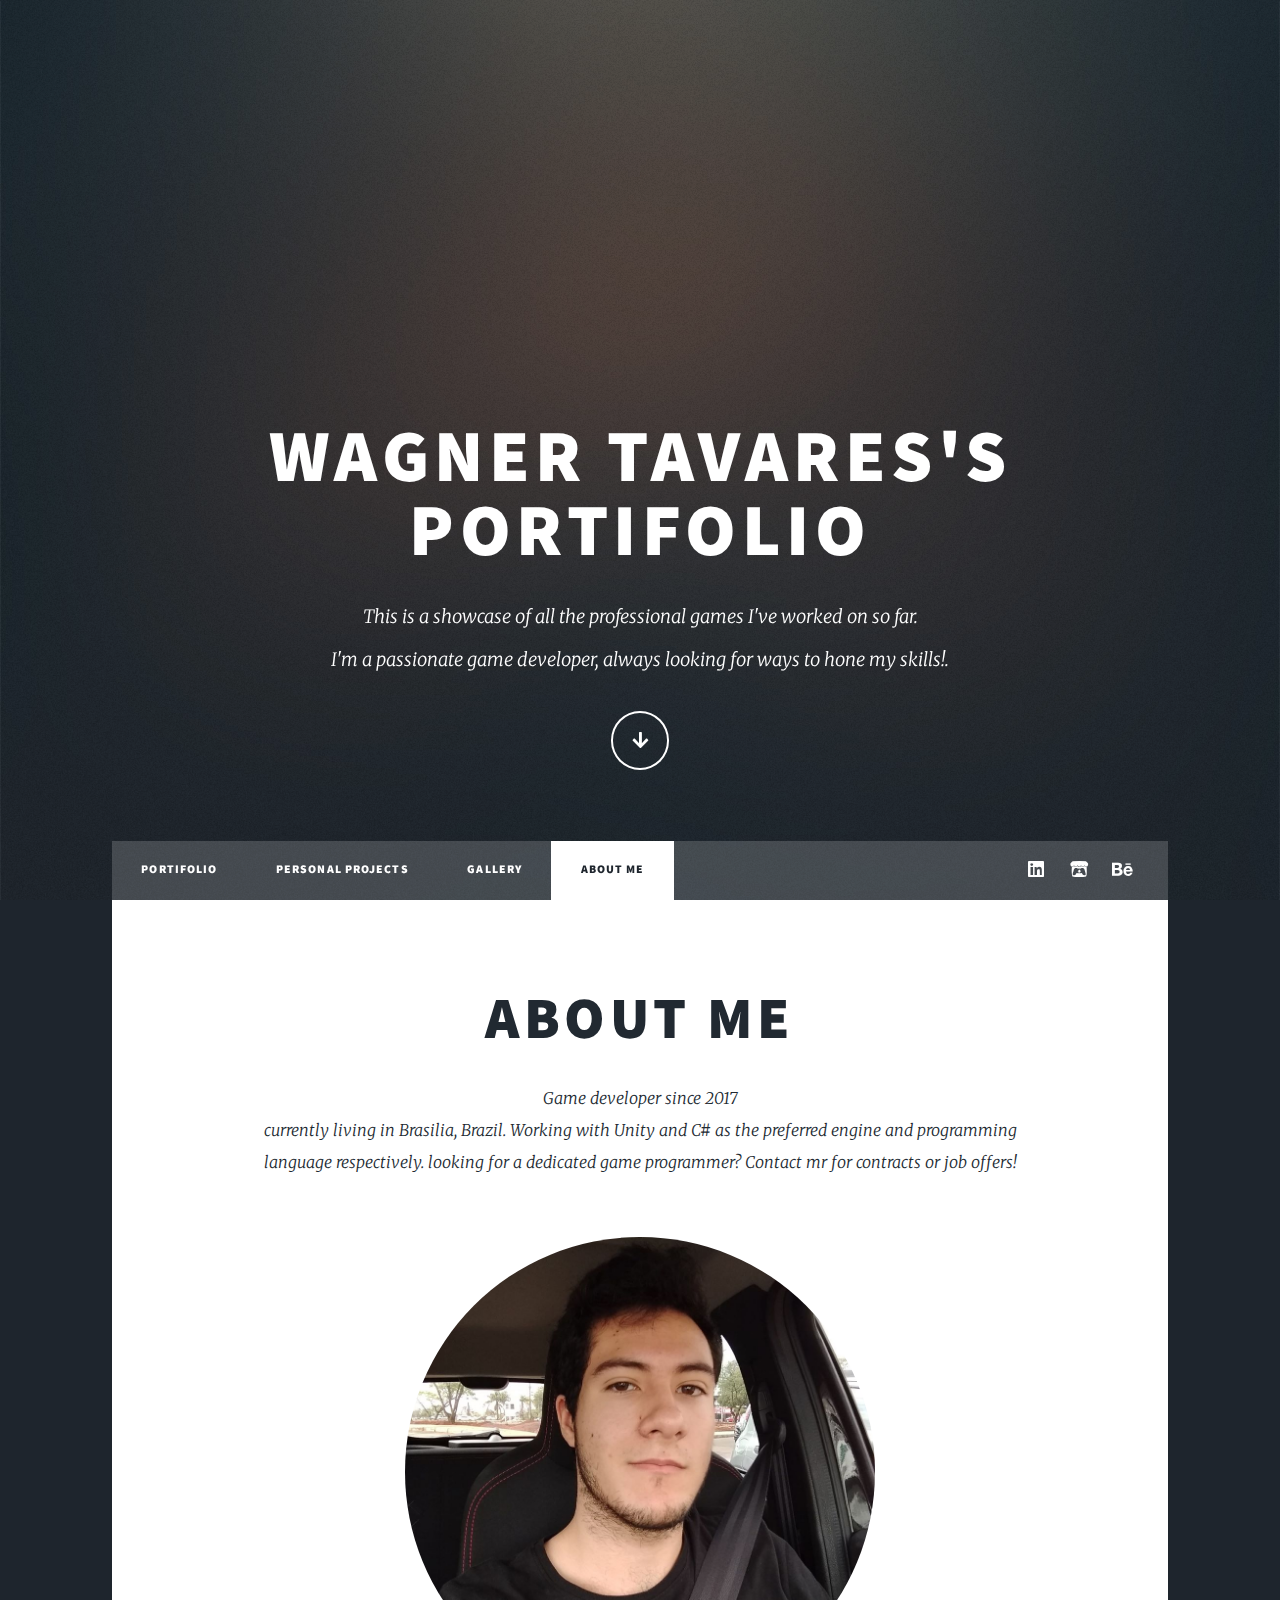
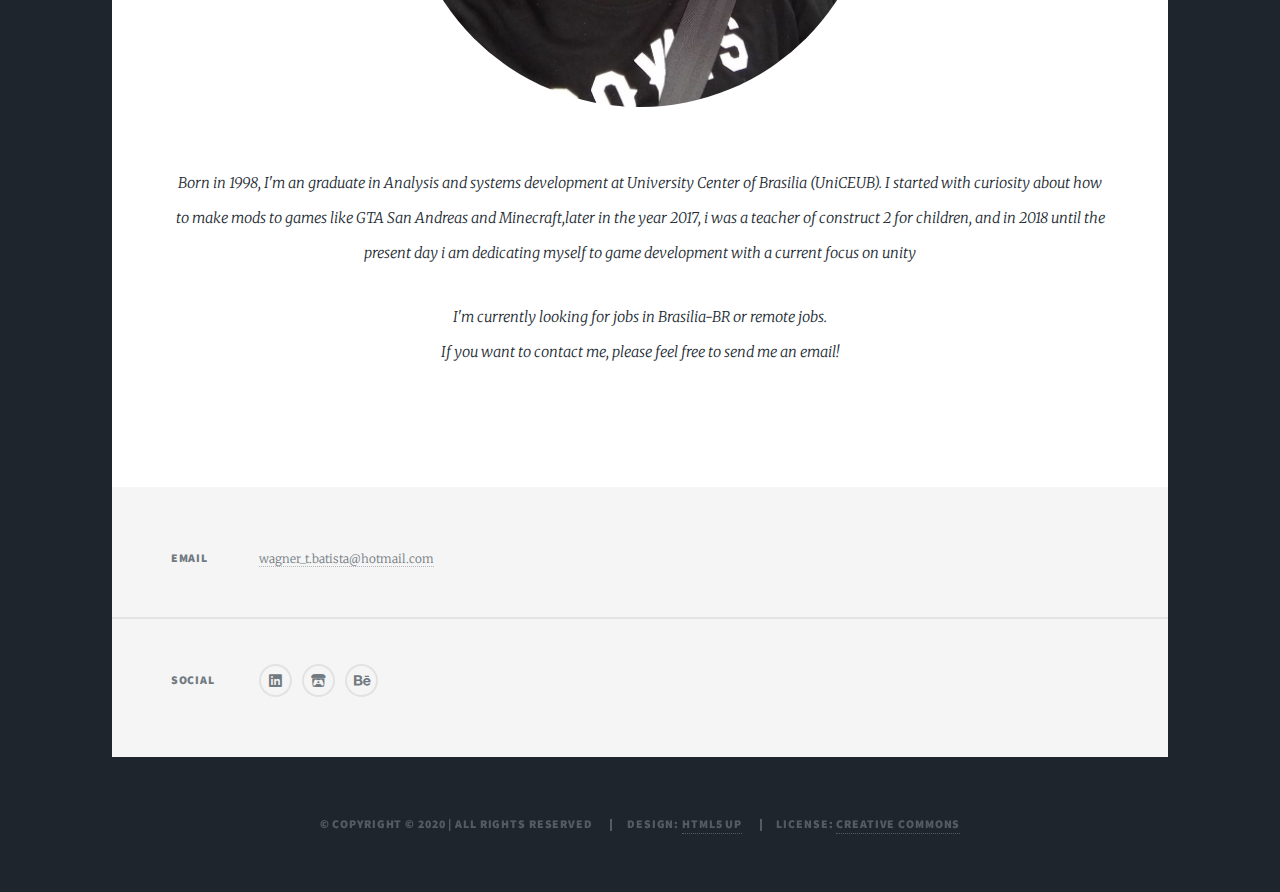
==== commit 45ae596b: "Fix link to gallery page, update About me" ====
--- a/aboutMe.html
+++ b/aboutMe.html
@@ -36,14 +36,10 @@
 						<ul class="links">
 							<li><a href="index.html">Portifolio</a></li>
 							<li><a href="personalProjects.html">Personal Projects</a></li>
-							<li><a href="galery.html">Gallery</a></li>
+							<li><a href="gallery.html">Gallery</a></li>
 							<li class="active"><a href="aboutMe.html">About Me</a></li>
 						</ul>
 						<ul class="icons">
-							<!--<li><a href="#" class="icon brands fa-twitter"><span class="label">Twitter</span></a></li>
-							<li><a href="#" class="icon brands fa-facebook-f"><span class="label">Facebook</span></a></li>
-							<li><a href="#" class="icon brands fa-instagram"><span class="label">Instagram</span></a></li>
-							<li><a href="#" class="icon brands fa-github"><span class="label">GitHub</span></a></li>-->
 							<li><a href="https://www.linkedin.com/in/wagner-tavares-batista-74a25413a/" class="icon brands alt fa-linkedin"><span class="label">GitHub</span></a></li>
 							<li><a href="https://wagnertb.itch.io" class="icon brands alt fa-itch-io"><span class="label">GitHub</span></a></li>
 							<li><a href="https://www.behance.net/wagnerTB" class="icon brands alt fa-behance"><span class="label">GitHub</span></a></li>
@@ -52,57 +48,27 @@
 
 				<!-- Main -->
 					<div id="main">
-
 						<!-- Post -->
 							<section class="post">
 								<header class="major">
-									<span class="date">April 25, 2017</span>
-									<h1>This is a<br />
-									Generic Page</h1>
-									<p>Aenean ornare velit lacus varius enim ullamcorper proin aliquam<br />
-									facilisis ante sed etiam magna interdum congue. Lorem ipsum dolor<br />
-									amet nullam sed etiam veroeros.</p>
-								</header>
-								<div class="image main"><img src="images/pic01.jpg" alt="" /></div>
-								<p>Donec eget ex magna. Interdum et malesuada fames ac ante ipsum primis in faucibus. Pellentesque venenatis dolor imperdiet dolor mattis sagittis. Praesent rutrum sem diam, vitae egestas enim auctor sit amet. Pellentesque leo mauris, consectetur id ipsum sit amet, fergiat. Pellentesque in mi eu massa lacinia malesuada et a elit. Donec urna ex, lacinia in purus ac, pretium pulvinar mauris. Nunc lorem mauris, fringilla in aliquam at, euismod in lectus. Pellentesque habitant morbi tristique senectus et netus et malesuada fames ac turpis egestas. Curabitur sapien risus, commodo eget turpis at, elementum convallis enim turpis, lorem ipsum dolor sit amet nullam.</p>
-								<p>Lorem ipsum dolor sit amet, consectetur adipiscing elit. Duis dapibus rutrum facilisis. Class aptent taciti sociosqu ad litora torquent per conubia nostra, per inceptos himenaeos. Etiam tristique libero eu nibh porttitor fermentum. Nullam venenatis erat id vehicula viverra. Nunc ultrices eros ut ultricies condimentum. Mauris risus lacus, blandit sit amet venenatis non, bibendum vitae dolor. Nunc lorem mauris, fringilla in aliquam at, euismod in lectus. Pellentesque habitant morbi tristique senectus et netus et malesuada fames ac turpis egestas. In non lorem sit amet elit placerat maximus. Pellentesque aliquam maximus risus. Donec eget ex magna. Interdum et malesuada fames ac ante ipsum primis in faucibus. Pellentesque venenatis dolor imperdiet dolor mattis sagittis. Praesent rutrum sem diam, vitae egestas enim auctor sit amet. Pellentesque leo mauris, consectetur id ipsum.</p>
+								<h1>About me</h1>
+								<p> Game developer since 2017 </br>
+									currently living in Brasilia, Brazil. Working with Unity and C# as the preferred engine and programming </br>
+									language respectively. looking for a dedicated game programmer? Contact mr for contracts or job offers!
+								</p>
+								<div class="image main"><img src="images/avatar.jpg" alt="Avatar" style="border-radius: 50%; max-width: 50%; max-height: 50%; margin-left: auto; margin-right: auto;"></div>
+								<p style="text-align:center"> Born in 1998, I'm an graduate in Analysis and systems development at University Center of Brasilia (UniCEUB). 
+								I started with curiosity about how to make mods to games like GTA San Andreas and Minecraft,later in the year 2017, 
+								i was a teacher of construct 2 for children, and in 2018 until the present day i am dedicating myself to game development with a current focus on unity </p>
+
+								<p style= "text-align:center">I'm currently looking for jobs in Brasilia-BR or remote jobs.</br>
+								If you want to contact me, please feel free to send me an email!</p>
 							</section>
-
 					</div>
 
 				<!-- Footer -->
 					<footer id="footer">
-						<!--<section>
-							<form method="post" action="#">
-								<div class="fields">
-									<div class="field">
-										<label for="name">Name</label>
-										<input type="text" name="name" id="name" />
-									</div>
-									<div class="field">
-										<label for="email">Email</label>
-										<input type="text" name="email" id="email" />
-									</div>
-									<div class="field">
-										<label for="message">Message</label>
-										<textarea name="message" id="message" rows="3"></textarea>
-									</div>
-								</div>
-								<ul class="actions">
-									<li><input type="submit" value="Send Message" /></li>
-								</ul>
-							</form>
-						</section>-->
 						<section class="split contact">
-							<!--<section class="alt">
-								<h3>Address</h3>
-								<p>1234 Somewhere Road #87257<br />
-								Nashville, TN 00000-0000</p>
-							</section>
-							<section>
-								<h3>Phone</h3>
-								<p><a href="#">(000) 000-0000</a></p>
-							</section>-->
 							<section>
 								<h3>Email</h3>
 								<p><a href="#">wagner_t.batista@hotmail.com</a></p>
@@ -110,10 +76,6 @@
 							<section>
 								<h3>Social</h3>
 								<ul class="icons alt">
-									<!--<li><a href="#" class="icon brands alt fa-twitter"><span class="label">Twitter</span></a></li>
-									<li><a href="#" class="icon brands alt fa-facebook-f"><span class="label">Facebook</span></a></li>
-									<li><a href="#" class="icon brands alt fa-instagram"><span class="label">Instagram</span></a></li>
-									<li><a href="#" class="icon brands alt fa-github"><span class="label">GitHub</span></a></li>-->
 									<li><a href="https://www.linkedin.com/in/wagner-tavares-batista-74a25413a/" class="icon brands alt fa-linkedin"><span class="label">GitHub</span></a></li>
 									<li><a href="https://wagnertb.itch.io" class="icon brands alt fa-itch-io"><span class="label">GitHub</span></a></li>
 									<li><a href="https://www.behance.net/wagnerTB" class="icon brands alt fa-behance"><span class="label">GitHub</span></a></li>
@@ -141,5 +103,15 @@
 			<script src="assets/js/util.js"></script>
 			<script src="assets/js/main.js"></script>
 
+				<!-- Global site tag (gtag.js) - Google Analytics -->
+			<script async src="https://www.googletagmanager.com/gtag/js?id=UA-171785605-1"></script>
+			<script>
+			  window.dataLayer = window.dataLayer || [];
+			  function gtag(){dataLayer.push(arguments);}
+			  gtag('js', new Date());
+
+			  gtag('config', 'UA-171785605-1');
+			</script>
+
 	</body>
 </html>